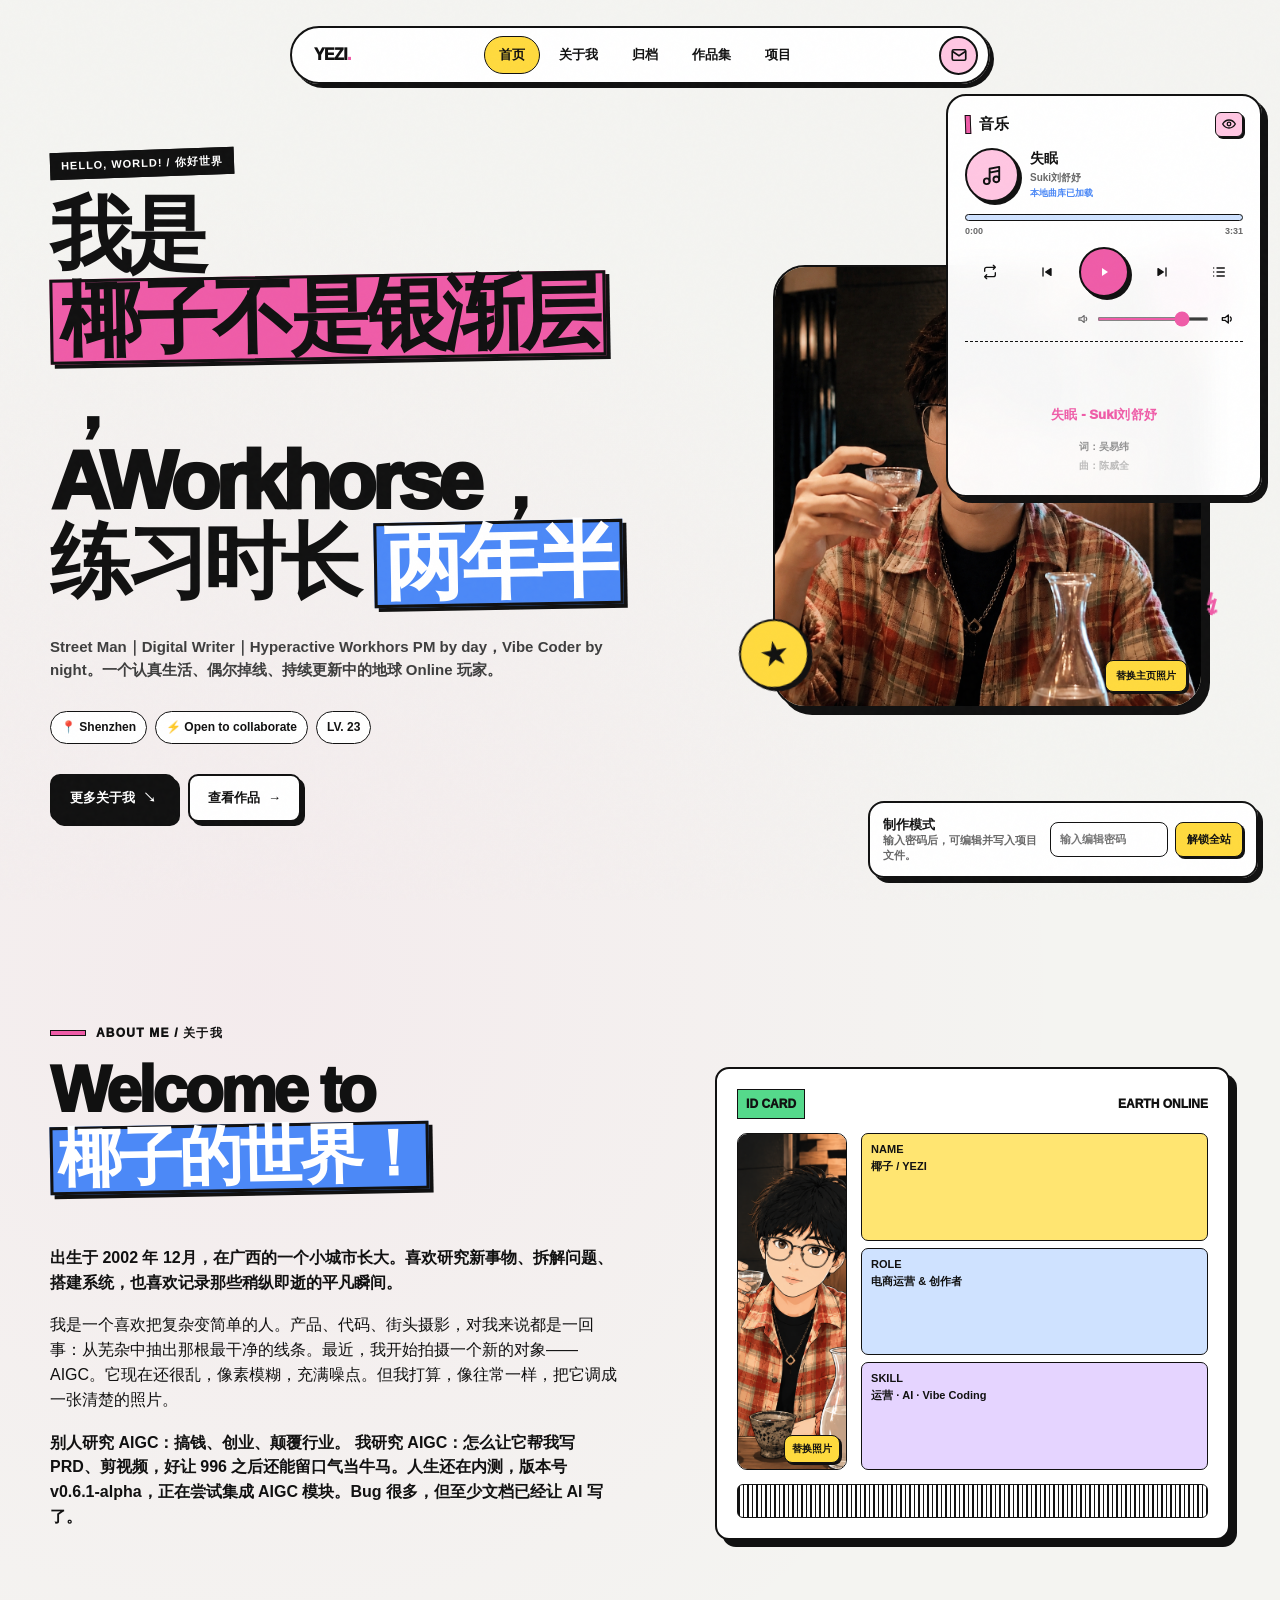
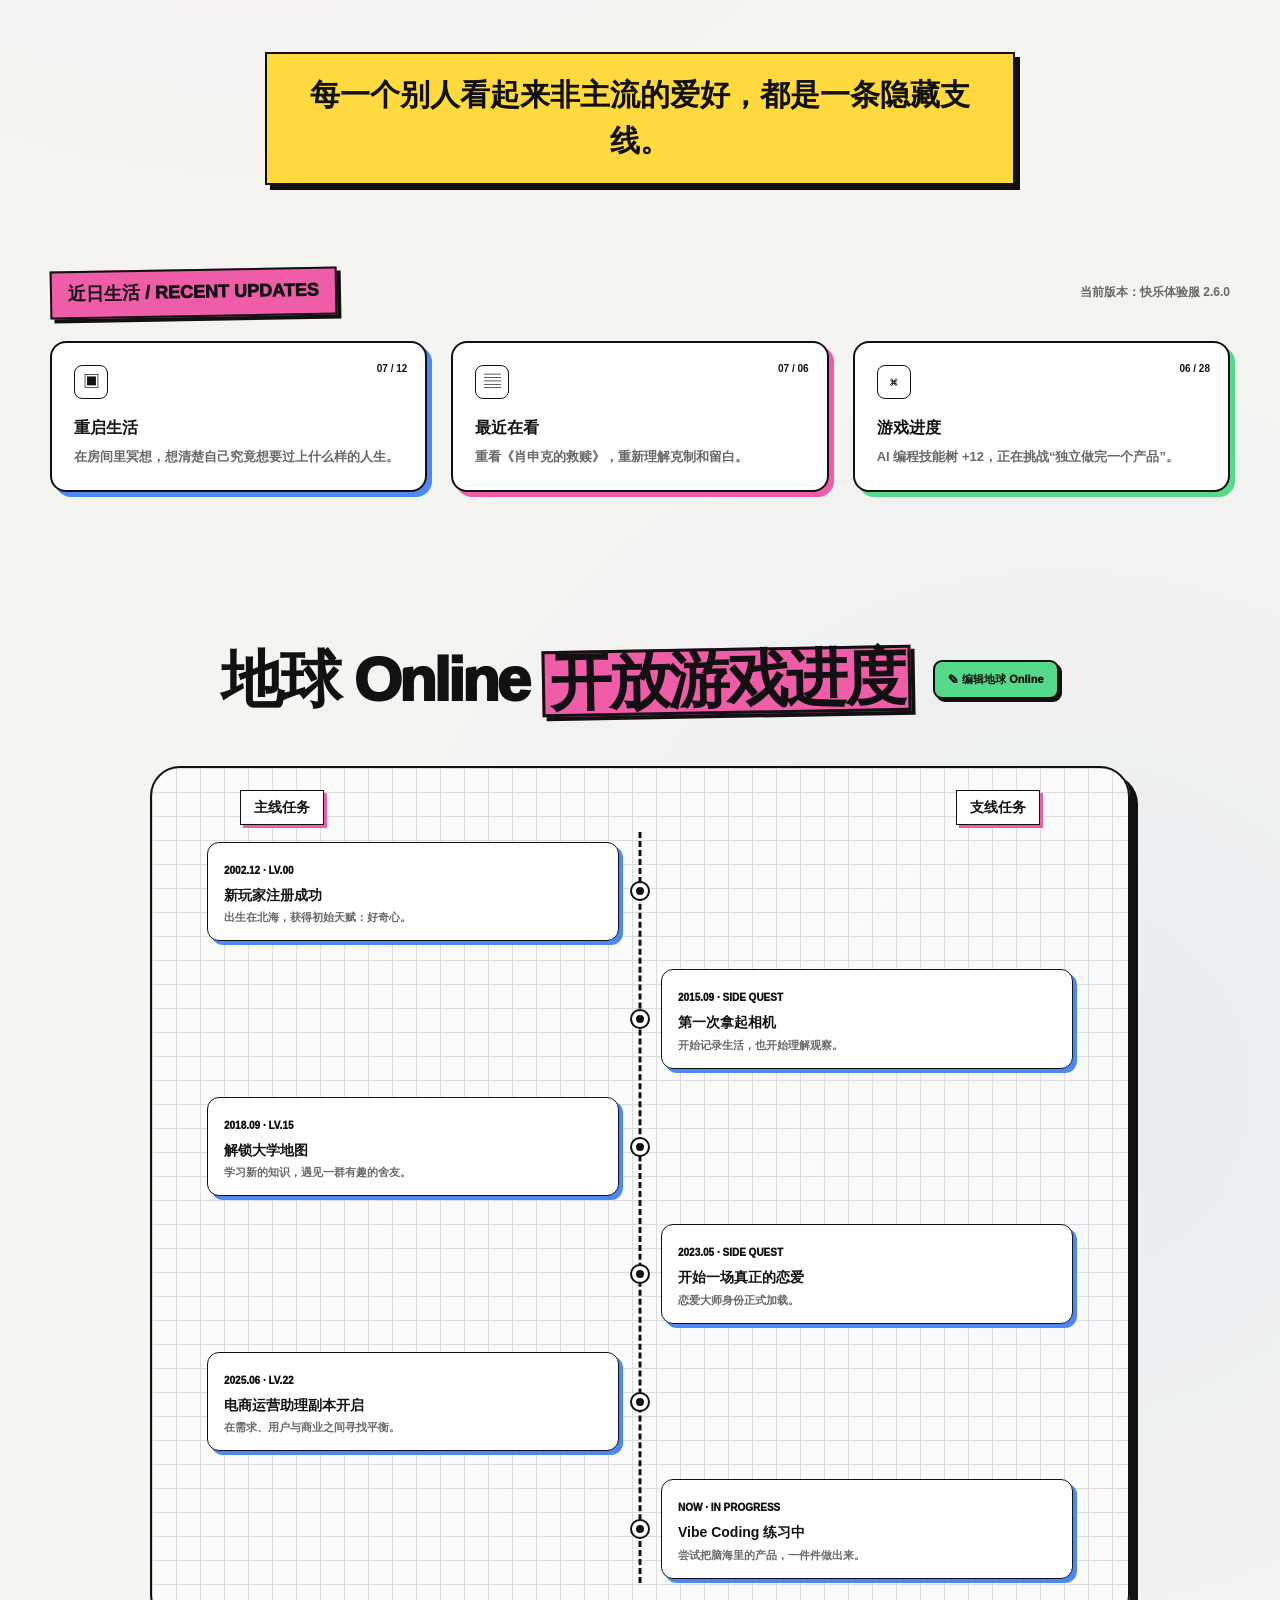
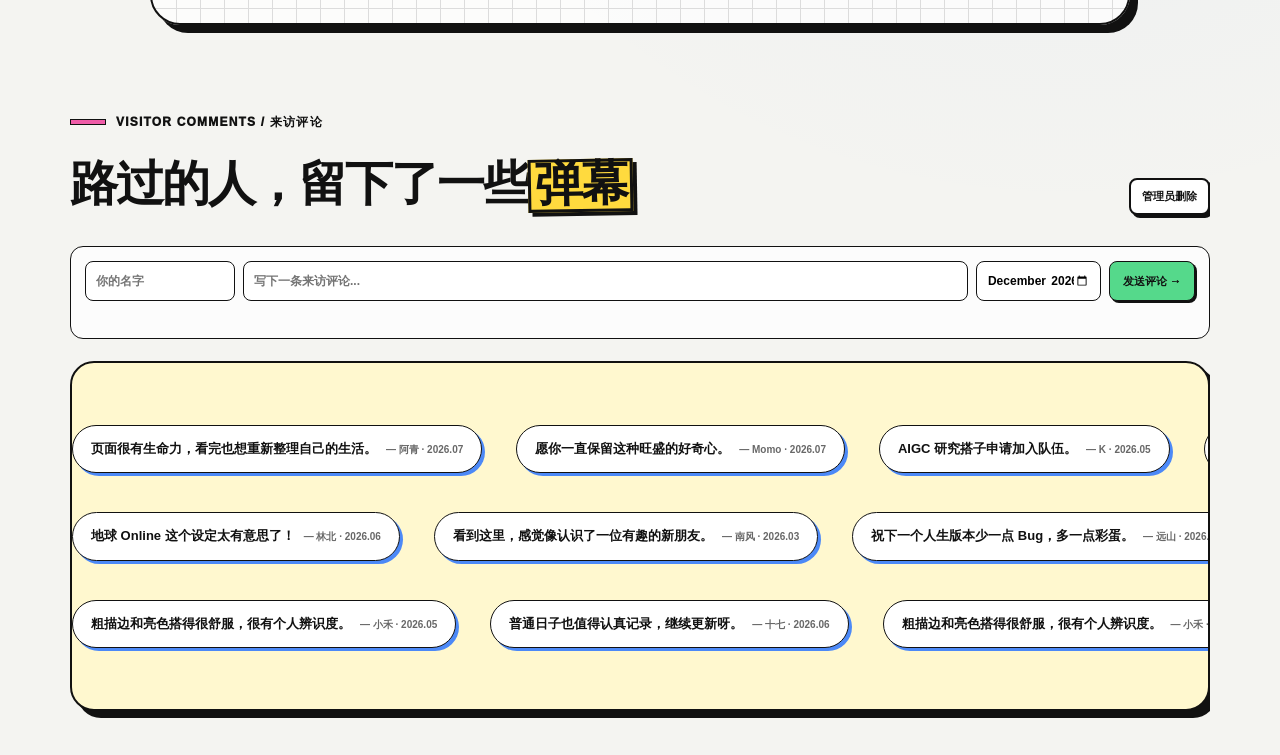
==== index.html @ ebefb37a "Initial portfolio site" ====
<!DOCTYPE html>
<html lang="zh-CN">
<head>
  <meta charset="UTF-8">
  <meta name="viewport" content="width=device-width, initial-scale=1.0">
  <meta name="description" content="一份带有编辑感、游戏感与个人温度的个人作品集网站。">
  <title>椰子 · Personal Portfolio</title>
  <style>
    :root {
      --ink: #111111;
      --paper: #f4f4f1;
      --white: #ffffff;
      --pink: #ef5ca8;
      --pink-soft: #ffc6e2;
      --blue: #4c89f7;
      --blue-soft: #cfe2ff;
      --yellow: #ffda3e;
      --green: #55d98b;
      --purple: #b78df7;
      --muted: #686868;
      --line: 2px solid var(--ink);
      --shadow: 5px 5px 0 var(--ink);
      --radius: 20px;
    }

    * { box-sizing: border-box; margin: 0; padding: 0; }
    html { scroll-behavior: smooth; scroll-padding-top: 110px; overflow-x: hidden; }
    body {
      color: var(--ink);
      background:
        radial-gradient(circle at 20% 25%, rgba(239,92,168,.06), transparent 26%),
        radial-gradient(circle at 83% 68%, rgba(76,137,247,.07), transparent 25%),
        var(--paper);
      font-family: Inter, "Arial Black", "PingFang SC", "Microsoft YaHei", sans-serif;
      line-height: 1.55;
      overflow-x: hidden;
    }

    body::before {
      content: "";
      position: fixed;
      inset: 0;
      pointer-events: none;
      opacity: .23;
      background-image: url("data:image/svg+xml,%3Csvg viewBox='0 0 180 180' xmlns='http://www.w3.org/2000/svg'%3E%3Cfilter id='n'%3E%3CfeTurbulence type='fractalNoise' baseFrequency='.9' numOctaves='2' stitchTiles='stitch'/%3E%3C/filter%3E%3Crect width='100%25' height='100%25' filter='url(%23n)' opacity='.08'/%3E%3C/svg%3E");
      z-index: 999;
    }

    a { color: inherit; text-decoration: none; }
    button, input { font: inherit; }
    button { color: inherit; }
    ::selection { color: var(--ink); background: var(--yellow); }

    .page-shell { width: min(1180px, calc(100% - 40px)); margin: 0 auto; }
    .section { padding: 112px 0 24px; position: relative; }

    .nav-wrap {
      position: fixed;
      top: 26px;
      left: 50%;
      transform: translateX(-50%);
      width: min(700px, calc(100% - 32px));
      z-index: 100;
    }

    .nav {
      min-height: 58px;
      padding: 7px 10px 7px 22px;
      display: flex;
      align-items: center;
      gap: 18px;
      border: var(--line);
      border-radius: 999px;
      background: rgba(255,255,255,.94);
      box-shadow: 4px 4px 0 var(--ink);
      backdrop-filter: blur(12px);
    }

    .brand { font-weight: 950; letter-spacing: -.04em; white-space: nowrap; }
    .brand-dot { color: var(--pink); }
    .nav-links { display: flex; align-items: center; justify-content: center; gap: 4px; flex: 1; }
    .nav-link {
      padding: 8px 14px;
      border: 1.5px solid transparent;
      border-radius: 999px;
      font-size: 13px;
      font-weight: 800;
      transition: .18s ease;
    }
    .nav-link:hover, .nav-link.active { border-color: var(--ink); background: var(--yellow); }
    .nav-mail {
      width: 39px;
      height: 39px;
      display: grid;
      place-items: center;
      border: var(--line);
      border-radius: 50%;
      background: var(--pink-soft);
      transition: transform .18s ease;
    }
    .nav-mail:hover { transform: rotate(-8deg) scale(1.06); }
    .nav-mail svg { width: 18px; }
    .menu-button { display: none; border: 0; background: none; width: 38px; height: 38px; font-size: 22px; cursor: pointer; }

    .hero {
      min-height: 100vh;
      padding: 150px 0 90px;
      display: grid;
      grid-template-columns: 1.1fr .9fr;
      align-items: center;
      gap: clamp(44px, 8vw, 110px);
    }

    .eyebrow {
      width: fit-content;
      margin-bottom: 18px;
      padding: 4px 10px;
      border: 1.5px solid var(--ink);
      background: var(--ink);
      color: var(--white);
      font-size: 11px;
      font-weight: 900;
      letter-spacing: .09em;
      text-transform: uppercase;
      transform: rotate(-2deg);
    }

    .hero h1 {
      max-width: 700px;
      font-size: clamp(46px, 6.4vw, 86px);
      line-height: .98;
      letter-spacing: -.065em;
      font-weight: 950;
    }
    .hero-content { position: relative; }
    .hero-content::before {
      content: "";
      position: absolute;
      inset: -45px;
      z-index: -1;
      opacity: 0;
      pointer-events: none;
      background: radial-gradient(circle 180px at var(--pointer-x, 45%) var(--pointer-y, 45%), rgba(76,137,247,.18), transparent 72%);
      transition: opacity .25s ease;
    }
    .hero-content:hover::before { opacity: 1; }

    .marker {
      display: inline-block;
      padding: 0 .08em .05em;
      border: 3px solid var(--ink);
      line-height: .92;
      box-shadow: 4px 4px 0 var(--ink);
      transform: rotate(-1deg);
    }
    .marker.pink { background: var(--pink); }
    .marker.blue { color: var(--white); background: var(--blue); }
    .marker.yellow { background: var(--yellow); }

    .hero-copy { max-width: 620px; margin: 28px 0 30px; color: #3e3e3e; font-size: 15px; font-weight: 650; }
    .hero-meta { display: flex; flex-wrap: wrap; gap: 8px; margin-bottom: 30px; }
    .chip { padding: 6px 10px; border: 1.5px solid var(--ink); border-radius: 999px; background: var(--white); font-size: 12px; font-weight: 850; transition: transform .16s ease, background .16s ease; }
    .chip:hover { transform: translateY(-3px) rotate(-1deg); background: var(--yellow); }

    .button-row { display: flex; flex-wrap: wrap; gap: 12px; }
    .btn {
      display: inline-flex;
      align-items: center;
      justify-content: center;
      gap: 8px;
      min-height: 48px;
      padding: 0 18px;
      border: var(--line);
      border-radius: 10px;
      background: var(--white);
      box-shadow: 4px 4px 0 var(--ink);
      font-size: 13px;
      font-weight: 900;
      cursor: pointer;
      transition: .15s ease;
    }
    .btn.primary { color: var(--white); background: var(--ink); }
    .btn:hover { transform: translate(2px, 2px); box-shadow: 2px 2px 0 var(--ink); }

    .music-player {
      position: fixed;
      top: 26px;
      right: 18px;
      z-index: 120;
      width: min(316px, calc(100vw - 32px));
      min-height: 390px;
      padding: 15px 17px 17px;
      border: 2px solid var(--ink);
      border-radius: 20px;
      background: rgba(255,255,255,.97);
      box-shadow: 6px 6px 0 var(--ink);
      backdrop-filter: blur(12px);
      transition: width .2s ease, height .2s ease, min-height .2s ease, padding .2s ease, border-radius .2s ease, box-shadow .2s ease;
    }
    .music-heading { display: flex; align-items: center; min-height: 26px; margin-bottom: 11px; cursor: grab; touch-action: none; user-select: none; }
    .music-player.is-dragging { transition: none; }
    .music-player.is-dragging .music-heading { cursor: grabbing; }
    .music-player.is-dock-ready { box-shadow: 6px 6px 0 var(--pink); }
    .music-heading::before { content: ""; width: 4px; height: 17px; margin-right: 8px; border: 1px solid var(--ink); background: var(--pink); transform: rotate(-2deg); }
    .music-heading strong { font-size: 15px; font-weight: 950; letter-spacing: -.02em; }
    .music-entry-button { width: 28px; height: 25px; margin-left: auto; padding: 0; display: grid; place-items: center; border: 1.5px solid var(--ink); border-radius: 6px; background: var(--pink-soft); box-shadow: 2px 2px 0 var(--ink); cursor: pointer; }
    .music-entry-button:hover, .music-entry-button.active { transform: translate(1px, 1px); background: var(--yellow); box-shadow: 1px 1px 0 var(--ink); }
    .music-icon { width: 16px; height: 16px; display: block; fill: none; stroke: currentColor; stroke-linecap: round; stroke-linejoin: round; stroke-width: 2; }
    .music-track { display: grid; grid-template-columns: 54px minmax(0, 1fr); align-items: center; gap: 11px; }
    .music-cover { position: relative; width: 54px; height: 54px; display: grid; place-items: center; overflow: hidden; border: 2px solid var(--ink); border-radius: 50%; background: var(--pink-soft); box-shadow: 3px 3px 0 var(--ink); font-size: 21px; }
    .music-cover img { width: 100%; height: 100%; display: block; object-fit: cover; }
    .music-cover-fallback { line-height: 1; }
    .music-cover-fallback .music-icon { width: 23px; height: 23px; }
    .music-info { min-width: 0; }
    .music-title { display: block; overflow: hidden; font-size: 14px; font-weight: 950; line-height: 1.3; text-overflow: ellipsis; white-space: nowrap; }
    .music-artist { display: block; overflow: hidden; margin-top: 3px; color: var(--muted); font-size: 10px; font-weight: 800; text-overflow: ellipsis; white-space: nowrap; }
    .music-status { display: block; overflow: hidden; margin-top: 2px; color: var(--blue); font-size: 9px; font-weight: 900; text-overflow: ellipsis; white-space: nowrap; }
    .music-timeline { margin-top: 12px; }
    .music-progress { position: relative; height: 7px; overflow: hidden; border: 1.5px solid var(--ink); border-radius: 999px; background: var(--blue-soft); cursor: pointer; }
    .music-progress span { display: block; width: 0%; height: 100%; background: var(--pink); transition: width .15s linear; }
    .music-time { display: flex; justify-content: space-between; margin-top: 4px; color: var(--muted); font-size: 9px; font-weight: 850; font-variant-numeric: tabular-nums; }
    .music-controls { display: grid; grid-template-columns: repeat(5, 1fr); align-items: center; gap: 8px; margin: 8px 0 12px; }
    .music-button { width: 100%; height: 34px; padding: 0; display: grid; place-items: center; border: 1.5px solid transparent; border-radius: 8px; background: transparent; cursor: pointer; transition: .15s ease; }
    .music-button:hover, .music-button.active { border-color: var(--ink); background: var(--yellow); box-shadow: 2px 2px 0 var(--ink); }
    .music-button.play { width: 50px; height: 50px; justify-self: center; border: 2px solid var(--ink); border-radius: 50%; color: var(--white); background: var(--pink); box-shadow: 3px 3px 0 var(--ink); font-size: 18px; }
    .music-button.play:hover { transform: translate(1px, 1px); background: var(--pink); box-shadow: 2px 2px 0 var(--ink); }
    .music-lyrics { max-height: 137px; min-height: 137px; padding: 11px 8px 8px; overflow: hidden; border-top: 1.5px dashed var(--ink); text-align: center; opacity: 1; transition: max-height .28s ease, min-height .28s ease, padding .28s ease, opacity .2s ease, border-color .2s ease; }
    .music-player.lyrics-collapsed { min-height: 0; }
    .music-player.lyrics-collapsed .music-lyrics { max-height: 0; min-height: 0; padding-top: 0; padding-bottom: 0; border-top-color: transparent; opacity: 0; pointer-events: none; }
    .lyric-line { display: block; min-height: 19px; overflow: hidden; color: #929292; font-size: 10px; font-weight: 750; line-height: 1.55; text-overflow: ellipsis; white-space: nowrap; transition: color .2s ease, transform .2s ease, opacity .2s ease; }
    .lyric-far { opacity: .58; }
    .lyric-current { min-height: 42px; margin: 3px 0; display: grid; place-items: center; color: var(--pink); font-size: 13px; font-weight: 950; line-height: 1.45; white-space: pre-line; transform: scale(1.02); }
    .music-popover { position: absolute; top: 76px; right: 14px; z-index: 3; width: calc(100% - 28px); padding: 12px; border: 2px solid var(--ink); border-radius: 12px; background: var(--white); box-shadow: 4px 4px 0 var(--ink); }
    .music-popover-title { display: flex; align-items: center; justify-content: space-between; margin-bottom: 10px; font-size: 12px; font-weight: 950; }
    .music-volume-row { width: 168px; margin: -3px 2px 9px auto; display: grid; grid-template-columns: 20px 1fr 28px; align-items: center; gap: 4px; }
    .music-volume-symbol { display: grid; place-items: center; color: var(--muted); }
    .music-volume-symbol .music-icon { width: 14px; height: 14px; }
    .music-volume-range { width: 100%; height: 4px; accent-color: var(--pink); cursor: pointer; }
    .music-mute-button { width: 28px; height: 26px; padding: 0; display: grid; place-items: center; border: 1.5px solid transparent; border-radius: 7px; background: transparent; cursor: pointer; }
    .music-mute-button:hover, .music-mute-button.active { border-color: var(--ink); background: var(--yellow); }
    .music-mute-button .icon-muted, .music-entry-button .icon-eye-off, .music-button .icon-pause, .music-mini-play .icon-pause { display: none; }
    .music-player.is-muted .music-mute-button .icon-volume, .music-player.lyrics-collapsed .music-entry-button .icon-eye, .music-player.is-playing .music-button.play .icon-play, .music-player.is-playing .music-mini-play .icon-play { display: none; }
    .music-player.is-muted .music-mute-button .icon-muted, .music-player.lyrics-collapsed .music-entry-button .icon-eye-off, .music-player.is-playing .music-button.play .icon-pause, .music-player.is-playing .music-mini-play .icon-pause { display: block; }
    .music-playlist { display: grid; gap: 6px; max-height: 185px; overflow-y: auto; }
    .music-playlist-item { width: 100%; padding: 8px 9px; display: grid; grid-template-columns: 22px minmax(0, 1fr); gap: 7px; border: 1.5px solid var(--ink); border-radius: 7px; background: var(--white); text-align: left; cursor: pointer; }
    .music-playlist-item.active { background: var(--pink-soft); box-shadow: 2px 2px 0 var(--ink); }
    .music-playlist-item strong, .music-playlist-item small { display: block; overflow: hidden; text-overflow: ellipsis; white-space: nowrap; }
    .music-playlist-item strong { font-size: 10px; }
    .music-playlist-item small { margin-top: 1px; color: var(--muted); font-size: 8px; }
    .music-empty { color: var(--muted); font-size: 10px; font-weight: 800; text-align: center; }
    .music-mini-play, .music-mini-restore { display: none; }
    .music-player.music-mini { width: 72px !important; min-height: 72px; height: 72px; padding: 7px; overflow: visible; border-radius: 20px; }
    .music-player.music-mini > :not(.music-track):not(.music-mini-play):not(.music-mini-restore):not(audio) { display: none !important; }
    .music-player.music-mini .music-track { display: block; }
    .music-player.music-mini .music-info { display: none; }
    .music-player.music-mini .music-cover { width: 54px; height: 54px; box-shadow: none; }
    .music-player.music-mini .music-mini-play { position: absolute; inset: 17px; z-index: 2; display: grid; place-items: center; border: 0; border-radius: 50%; color: var(--white); background: rgba(17,17,17,.72); cursor: pointer; }
    .music-player.music-mini .music-mini-restore { position: absolute; top: 22px; left: -21px; z-index: 3; width: 25px; height: 28px; display: grid; place-items: center; border: 1.5px solid var(--ink); border-radius: 8px 0 0 8px; background: var(--yellow); box-shadow: 2px 2px 0 var(--ink); font-size: 16px; font-weight: 950; cursor: pointer; }
    @media (max-width: 1400px) {
      .music-player { top: 94px; right: 18px; }
    }

    .portrait-stage { position: relative; max-width: 430px; margin-inline: auto; }
    .portrait-card {
      position: relative;
      aspect-ratio: 1 / 1.03;
      overflow: hidden;
      border: var(--line);
      border-radius: 32px;
      background: #f6f0df;
      box-shadow: 7px 7px 0 var(--ink);
      transform: perspective(900px) rotateX(var(--tilt-x, 0deg)) rotateY(var(--tilt-y, 0deg));
      transform-style: preserve-3d;
      transition: transform .16s ease, box-shadow .16s ease;
    }
    .portrait-card svg { width: 100%; height: 100%; display: block; }
    .profile-image { width: 100%; height: 100%; display: block; object-fit: cover; }
    .image-replace-btn {
      position: absolute;
      right: 14px;
      bottom: 14px;
      z-index: 4;
      padding: 7px 10px;
      border: 1.5px solid var(--ink);
      border-radius: 8px;
      background: var(--yellow);
      box-shadow: 2px 2px 0 var(--ink);
      font-size: 10px;
      font-weight: 950;
      cursor: pointer;
    }
    .image-replace-btn:hover { transform: translate(1px, 1px); box-shadow: 1px 1px 0 var(--ink); }

    .sticker {
      position: absolute;
      display: grid;
      place-items: center;
      border: var(--line);
      border-radius: 50%;
      color: var(--ink);
      background: var(--pink);
      box-shadow: 3px 3px 0 var(--ink);
      font-weight: 950;
      z-index: 2;
    }
    .sticker.top { top: -20px; right: -28px; width: 84px; height: 84px; font-size: 11px; transform: rotate(12deg); }
    .sticker.star { left: -34px; bottom: 18px; width: 70px; height: 70px; background: var(--yellow); font-size: 26px; transform: rotate(-10deg); }

    .scribble { position: absolute; color: var(--pink); font-weight: 950; font-size: 28px; }
    .scribble.one { right: -16px; bottom: 80px; transform: rotate(15deg); }
    .scribble.two { left: 4%; top: 15%; color: var(--blue); transform: rotate(-18deg); }

    .section-kicker { display: flex; align-items: center; gap: 10px; margin-bottom: 16px; font-size: 12px; font-weight: 950; letter-spacing: .1em; text-transform: uppercase; }
    .section-kicker::before { content: ""; width: 34px; height: 4px; background: var(--pink); border: 1px solid var(--ink); }
    .section-title { max-width: 790px; margin-bottom: 54px; font-size: clamp(38px, 5vw, 68px); line-height: 1.02; letter-spacing: -.055em; font-weight: 950; }
    .section-lead { max-width: 720px; margin: -28px 0 48px; color: var(--muted); font-size: 16px; font-weight: 650; }

    [hidden] { display: none !important; }
    .editor-dock {
      position: fixed;
      right: 22px;
      bottom: 22px;
      z-index: 600;
      width: min(390px, calc(100% - 28px));
      padding: 13px;
      border: var(--line);
      border-radius: 16px;
      background: rgba(255,255,255,.96);
      box-shadow: 5px 5px 0 var(--ink);
      backdrop-filter: blur(12px);
    }
    .editor-row { display: flex; align-items: center; justify-content: space-between; gap: 12px; }
    .editor-status { color: var(--muted); font-size: 11px; font-weight: 800; line-height: 1.35; }
    .editor-status strong { display: block; color: var(--ink); font-size: 13px; }
    .editor-actions { display: flex; flex-shrink: 0; gap: 7px; }
    .editor-btn {
      padding: 8px 11px;
      border: 1.5px solid var(--ink);
      border-radius: 8px;
      background: var(--white);
      box-shadow: 2px 2px 0 var(--ink);
      font-size: 11px;
      font-weight: 900;
      white-space: nowrap;
      cursor: pointer;
    }
    .editor-btn.start { background: var(--yellow); }
    .editor-btn.save { background: var(--green); }
    .editor-btn.cancel { background: var(--pink-soft); }
    .editor-btn:hover { transform: translate(1px, 1px); box-shadow: 1px 1px 0 var(--ink); }
    body.site-editing [data-site-editable] {
      outline: 2px dashed var(--blue);
      outline-offset: 4px;
      border-radius: 3px;
      cursor: text;
      background-color: rgba(207,226,255,.3);
    }
    body.site-editing [data-site-editable]:focus {
      outline-style: solid;
      background-color: rgba(255,218,62,.3);
    }
    body.site-editing .editor-dock { box-shadow: 5px 5px 0 var(--blue); }
    body.earth-editing #earth-online [data-site-editable] {
      outline: 2px dashed var(--green);
      outline-offset: 4px;
      border-radius: 3px;
      cursor: text;
      background-color: rgba(85,217,139,.2);
    }
    body.earth-editing #earth-online [data-site-editable]:focus { outline-style: solid; background-color: rgba(255,218,62,.3); }
    .editor-password {
      width: 118px;
      padding: 8px 9px;
      border: 1.5px solid var(--ink);
      border-radius: 8px;
      background: var(--white);
      font-size: 11px;
      font-weight: 800;
      outline: none;
    }
    .editor-password:focus { background: #fff8cf; }

    .about-grid { display: grid; grid-template-columns: 1.05fr .95fr; align-items: center; gap: clamp(40px, 8vw, 96px); }
    .about-copy p { margin-bottom: 18px; font-size: 16px; font-weight: 650; }
    .about-copy strong { background: linear-gradient(transparent 55%, var(--pink-soft) 55%); }
    .about-copy [data-edit-key="about-summary"],
    .about-copy [data-edit-key="about-summary"] * {
      color: inherit !important;
      font: inherit !important;
      background: transparent !important;
    }

    .id-card {
      position: relative;
      padding: 20px;
      border: var(--line);
      border-radius: 14px;
      background: var(--white);
      box-shadow: 7px 7px 0 var(--ink);
      transform: perspective(900px) rotate(-2deg) rotateX(var(--tilt-x, 0deg)) rotateY(var(--tilt-y, 0deg));
      transform-style: preserve-3d;
      transition: transform .16s ease, box-shadow .16s ease;
    }
    .id-head { display: flex; align-items: center; justify-content: space-between; margin-bottom: 14px; font-size: 12px; font-weight: 950; }
    .id-head span:first-child { padding: 5px 8px; border: 1.5px solid var(--ink); background: var(--green); }
    .id-layout { display: grid; grid-template-columns: 110px 1fr; gap: 14px; }
    .id-photo { overflow: hidden; border: 1.5px solid var(--ink); border-radius: 10px; background: var(--pink-soft); }
    .id-photo svg { width: 100%; height: 100%; display: block; }
    .id-photo { position: relative; }
    .id-photo .image-replace-btn { right: 6px; bottom: 6px; padding: 5px 7px; }
    .id-info { display: grid; gap: 7px; }
    .id-field { padding: 7px 9px; border: 1.5px solid var(--ink); border-radius: 7px; font-size: 11px; font-weight: 800; }
    .id-field:nth-child(1) { background: #ffe571; }
    .id-field:nth-child(2) { background: var(--blue-soft); }
    .id-field:nth-child(3) { background: #e5d4ff; }
    .barcode { height: 34px; margin-top: 14px; border: 1.5px solid var(--ink); border-radius: 6px; background: repeating-linear-gradient(90deg, var(--ink) 0 2px, transparent 2px 5px, var(--ink) 5px 6px, transparent 6px 9px); }

    .quote-banner {
      max-width: 750px;
      margin: 104px auto 84px;
      padding: 18px 30px;
      border: var(--line);
      background: var(--yellow);
      box-shadow: var(--shadow);
      text-align: center;
      font-size: clamp(18px, 2.6vw, 30px);
      font-weight: 950;
      transform: rotate(.5deg);
    }

    .updates-head { display: flex; align-items: center; justify-content: space-between; gap: 20px; margin-bottom: 24px; }
    .label-title { display: inline-block; padding: 8px 16px; border: var(--line); background: var(--pink); box-shadow: 4px 4px 0 var(--ink); font-size: 18px; font-weight: 950; transform: rotate(-1deg); }
    .updates-note { font-size: 12px; color: var(--muted); font-weight: 800; }
    .updates-grid { display: grid; grid-template-columns: repeat(3, 1fr); gap: 24px; }
    .update-card {
      min-height: 145px;
      padding: 22px;
      position: relative;
      border: var(--line);
      border-radius: 16px;
      background: var(--white);
      box-shadow: 5px 5px 0 var(--blue);
      transition: .2s ease;
    }
    .update-card:nth-child(2) { box-shadow: 5px 5px 0 var(--pink); transform: translateY(10px) rotate(1deg); }
    .update-card:nth-child(3) { box-shadow: 5px 5px 0 var(--green); }
    .update-card:hover { transform: translateY(-6px) rotate(-1deg); }
    .update-card:nth-child(2):hover { transform: translateY(3px) rotate(0); }
    .update-icon { width: 34px; height: 34px; margin-bottom: 17px; display: grid; place-items: center; border: 1.5px solid var(--ink); border-radius: 8px; font-size: 17px; }
    .update-card h3 { margin-bottom: 7px; font-size: 16px; }
    .update-card p { color: var(--muted); font-size: 13px; font-weight: 650; }
    .update-date { position: absolute; top: 18px; right: 18px; font-size: 10px; font-weight: 900; }

    .earth { padding-top: 140px; }
    .earth-title { text-align: center; margin-bottom: 38px; font-size: clamp(38px, 5vw, 62px); font-weight: 950; letter-spacing: -.05em; }
    .earth-heading-row { display: flex; align-items: center; justify-content: center; gap: 22px; margin-bottom: 38px; }
    .earth-heading-row .earth-title { margin-bottom: 0; }
    .earth-edit-btn {
      flex: 0 0 auto;
      padding: 9px 13px;
      border: var(--line);
      border-radius: 9px;
      background: var(--green);
      box-shadow: 3px 3px 0 var(--ink);
      font-size: 11px;
      font-weight: 950;
      cursor: pointer;
    }
    .earth-edit-btn:hover { transform: translate(1px, 1px); box-shadow: 2px 2px 0 var(--ink); }
    .earth-node-actions { display: flex; flex-wrap: wrap; justify-content: center; gap: 8px; margin: -20px 0 28px; }
    .earth-node-btn {
      padding: 8px 11px;
      border: 1.5px solid var(--ink);
      border-radius: 8px;
      background: var(--white);
      box-shadow: 2px 2px 0 var(--ink);
      font-size: 11px;
      font-weight: 900;
      cursor: pointer;
    }
    .earth-node-btn.main { background: var(--blue-soft); }
    .earth-node-btn.side { background: #c9f1d5; }
    .mission-row.is-empty { display: none; }
    .timeline-board {
      position: relative;
      max-width: 980px;
      height: auto;
      min-height: 0;
      margin: 0 auto;
      padding: 74px 55px 44px;
      overflow: hidden;
      border: var(--line);
      border-radius: 30px;
      background-color: rgba(255,255,255,.72);
      background-image: linear-gradient(#dcdcdc 1px, transparent 1px), linear-gradient(90deg, #dcdcdc 1px, transparent 1px);
      background-size: 24px 24px;
      box-shadow: 8px 8px 0 var(--ink);
    }
    .timeline-board::before { content: ""; position: absolute; top: 64px; bottom: 40px; left: 50%; border-left: 3px dashed var(--ink); transform: translateX(-50%); }
    .lane-label { position: absolute; top: 22px; padding: 6px 13px; border: 1.5px solid var(--ink); background: var(--white); box-shadow: 3px 3px 0 var(--pink); font-size: 14px; font-weight: 950; }
    .lane-label.main { left: 9%; }
    .lane-label.side { right: 9%; box-shadow-color: var(--green); }
    .timeline-list { display: grid; gap: 28px; position: relative; }
    .mission-row { display: grid; grid-template-columns: 1fr 42px 1fr; align-items: center; min-height: 86px; }
    .mission-dot { width: 16px; height: 16px; margin: auto; border: 4px solid var(--white); border-radius: 50%; background: var(--ink); outline: 2px solid var(--ink); z-index: 1; }
    .mission-card { position: relative; padding: 14px 16px; border: 1.5px solid var(--ink); border-radius: 12px; background: var(--white); box-shadow: 4px 4px 0 var(--blue); }
    .mission-card.side { grid-column: 3; box-shadow-color: var(--pink); }
    .mission-card.main { grid-column: 1; }
    .mission-row[data-lane="main"] .mission-card { grid-column: 1; box-shadow-color: var(--blue); }
    .mission-row[data-lane="side"] .mission-card { grid-column: 3; box-shadow-color: var(--pink); }
    .mission-row .mission-dot { grid-column: 2; grid-row: 1; }
    .mission-row.is-deleted { display: none; }
    .mission-controls { display: none; position: absolute; top: 7px; right: 7px; gap: 4px; z-index: 3; }
    body.earth-editing .mission-controls { display: flex; }
    body.earth-editing .mission-card { padding-top: 45px; }
    .mission-control {
      width: 27px;
      height: 27px;
      display: grid;
      place-items: center;
      border: 1.5px solid var(--ink);
      border-radius: 6px;
      background: var(--white);
      font-size: 12px;
      font-weight: 950;
      cursor: pointer;
    }
    .mission-control.switch { background: var(--yellow); }
    .mission-control.delete { background: var(--pink-soft); }
    .mission-card .year { font-size: 10px; font-weight: 950; }
    .mission-card h4 { font-size: 14px; margin: 3px 0; }
    .mission-card p { font-size: 11px; color: var(--muted); font-weight: 650; }

    .visitor-comments { padding: 88px 0 20px; overflow: hidden; }
    .comments-title { margin-bottom: 24px; font-size: clamp(30px, 4vw, 48px); font-weight: 950; letter-spacing: -.045em; }
    .comments-head { display: flex; align-items: center; justify-content: space-between; gap: 18px; }
    .comment-manage-btn { padding: 8px 11px; border: var(--line); border-radius: 8px; background: var(--white); box-shadow: 3px 3px 0 var(--ink); font-size: 11px; font-weight: 900; cursor: pointer; }
    .comment-manage-btn.active, .comment-manage-btn:hover { background: var(--pink-soft); }
    .comment-form { margin: 0 0 22px; padding: 14px; display: grid; grid-template-columns: 150px 1fr 125px auto; gap: 8px; border: 1.5px solid var(--ink); border-radius: 13px; background: rgba(255,255,255,.78); }
    .comment-input { min-width: 0; padding: 9px 10px; border: 1.5px solid var(--ink); border-radius: 8px; background: var(--white); font-size: 12px; font-weight: 700; outline: none; }
    .comment-input:focus { background: #fff8cf; }
    .comment-submit { padding: 0 13px; border: 1.5px solid var(--ink); border-radius: 8px; background: var(--green); box-shadow: 2px 2px 0 var(--ink); font-size: 11px; font-weight: 950; cursor: pointer; }
    .comment-submit:hover { transform: translate(1px,1px); box-shadow: 1px 1px 0 var(--ink); }
    .comment-form-status { grid-column: 1 / -1; min-height: 15px; color: var(--muted); font-size: 11px; font-weight: 750; }
    .comment-stage {
      min-height: 350px;
      padding: 34px 0;
      overflow: hidden;
      display: flex;
      flex-direction: column;
      justify-content: space-evenly;
      border: var(--line);
      border-radius: 24px;
      background: #fff8cf;
      box-shadow: 7px 7px 0 var(--ink);
    }
    .comment-lane { overflow: hidden; padding: 12px 0; }
    .comment-track { display: flex; width: max-content; animation: comment-scroll 46s linear infinite; }
    .comment-lane:nth-child(2) .comment-track { animation-duration: 54s; animation-direction: reverse; }
    .comment-lane:nth-child(3) .comment-track { animation-duration: 49s; }
    .comment-group { display: flex; flex: 0 0 auto; gap: 34px; padding-right: 34px; }
    .comment-chip {
      position: relative;
      min-width: max-content;
      max-width: 520px;
      padding: 13px 18px;
      border: 1.5px solid var(--ink);
      border-radius: 999px;
      background: var(--white);
      box-shadow: 3px 3px 0 var(--blue);
      font-size: 13px;
      font-weight: 750;
      white-space: nowrap;
    }
    .comment-lane:nth-child(2) .comment-chip { box-shadow-color: var(--pink); }
    .comment-lane:nth-child(3) .comment-chip { box-shadow-color: var(--green); }
    .comment-meta { margin-left: 9px; color: var(--muted); font-size: 10px; font-weight: 900; }
    .comment-delete { display: none; margin-left: 10px; padding: 2px 6px; border: 1px solid var(--ink); border-radius: 5px; background: var(--pink-soft); font-size: 10px; font-weight: 950; cursor: pointer; }
    body.comments-admin .comment-delete { display: inline-block; }
    .comment-stage:hover .comment-track { animation-play-state: paused; }
    body.site-editing .comment-track { animation-play-state: paused; }
    @keyframes comment-scroll { to { transform: translateX(-50%); } }

    .reveal { opacity: 0; transform: translateY(22px); transition: opacity .55s ease, transform .55s ease; }
    .reveal.visible { opacity: 1; transform: translateY(0); }
    .hero-content.reveal, .hero-content.reveal.visible { transform: none; }

    @media (max-width: 900px) {
      .hero, .about-grid { grid-template-columns: 1fr; }
      .hero { padding-top: 145px; }
      .hero-copy { max-width: 720px; }
      .portrait-stage { width: min(430px, 86vw); }
      .updates-grid { grid-template-columns: 1fr; }
      .update-card:nth-child(2) { transform: none; }
    }

    @media (max-width: 680px) {
      .page-shell { width: min(100% - 28px, 1180px); }
      .section { padding-top: 88px; }
      .nav { padding-left: 16px; }
      .menu-button { display: block; margin-left: auto; }
      .nav-mail { display: none; }
      .nav-links {
        position: absolute;
        top: 66px;
        left: 0;
        right: 0;
        padding: 10px;
        display: none;
        flex-direction: column;
        border: var(--line);
        border-radius: 18px;
        background: var(--white);
        box-shadow: 4px 4px 0 var(--ink);
      }
      .nav-links.open { display: flex; }
      .nav-link { width: 100%; text-align: center; }
      .hero { min-height: auto; padding-bottom: 48px; }
      .hero h1 { font-size: clamp(43px, 15vw, 65px); }
      .sticker.top { right: -5px; }
      .sticker.star { left: -6px; }
      .id-layout { grid-template-columns: 92px 1fr; }
      .quote-banner { margin-top: 80px; }
      .updates-head { align-items: flex-start; flex-direction: column; }
      .music-player { top: 94px; right: 14px; width: min(316px, calc(100vw - 28px)); max-height: calc(100vh - 112px); overflow-y: auto; }
      .comments-head { align-items: flex-start; flex-direction: column; }
      .comment-form { grid-template-columns: 1fr; }
      .comment-submit { min-height: 38px; }
      .editor-dock { right: 14px; bottom: 14px; }
      .editor-row { align-items: flex-start; flex-direction: column; }
      .editor-actions { width: 100%; }
      .editor-password { flex: 1; width: auto; min-width: 0; }
      .earth-heading-row { align-items: flex-start; flex-direction: column; }
      .earth-heading-row .earth-title { text-align: left; }
      .timeline-board { padding: 70px 14px 30px; }
      .timeline-board::before { left: 20px; }
      .lane-label.side { right: 18px; }
      .mission-row { display: grid; grid-template-columns: 32px 1fr; min-height: auto; }
      .mission-dot { grid-column: 1; grid-row: 1; }
      .mission-card.main, .mission-card.side { grid-column: 2; grid-row: 1; margin: 8px 0; }
    }

    @media (prefers-reduced-motion: reduce) {
      html { scroll-behavior: auto; }
      *, *::before, *::after { transition: none !important; animation: none !important; }
      .reveal { opacity: 1; transform: none; }
    }
  </style>
</head>
<body>
  <div class="nav-wrap">
    <nav class="nav" aria-label="主导航">
      <a class="brand" href="#home">YEZI<span class="brand-dot">.</span></a>
      <button class="menu-button" type="button" aria-label="展开导航" aria-expanded="false">☰</button>
      <div class="nav-links">
        <a class="nav-link active" href="#home">首页</a>
        <a class="nav-link" href="#about">关于我</a>
        <a class="nav-link" href="archive.html">归档</a>
        <a class="nav-link" href="works.html">作品集</a>
        <a class="nav-link" href="projects.html">项目</a>
      </div>
      <a class="nav-mail" href="mailto:hello@example.com" aria-label="给我发邮件">
        <svg viewBox="0 0 24 24" fill="none" stroke="currentColor" stroke-width="2.2"><rect x="3" y="5" width="18" height="14" rx="2"/><path d="m3 7 9 6 9-6"/></svg>
      </a>
    </nav>
  </div>

  <aside class="editor-dock" aria-label="网站内容编辑器">
    <div class="editor-row">
      <div class="editor-status" id="site-editor-status"><strong>制作模式</strong>输入密码后，可编辑并写入项目文件。</div>
      <div class="editor-actions">
        <input class="editor-password" id="editor-password" name="site-editor-passphrase" type="password" value="" placeholder="输入编辑密码" autocomplete="off" autocapitalize="none" spellcheck="false" aria-label="编辑密码">
        <button class="editor-btn start" id="start-site-edit" type="button">解锁全站</button>
        <button class="editor-btn save" id="save-site-edit" type="button" hidden>✓ 保存</button>
        <button class="editor-btn cancel" id="cancel-site-edit" type="button" hidden>取消</button>
      </div>
    </div>
  </aside>

  <main>
    <section class="page-shell hero" id="home">
      <div class="hero-content reveal">
        <div class="eyebrow">HELLO, WORLD! / 你好世界</div>
        <h1>我是<br><span class="marker pink">椰子不是银渐层</span>，<br>AWorkhorse，<br>练习时长 <span class="marker blue">两年半</span></h1>
        <p class="hero-copy">Street Man｜Digital Writer｜Hyperactive Workhors PM by day，Vibe Coder by night。一个认真生活、偶尔掉线、持续更新中的地球 Online 玩家。</p>
        <div class="hero-meta">
          <span class="chip">📍 Shenzhen</span>
          <span class="chip">⚡ Open to collaborate</span>
          <span class="chip">LV. 23</span>
        </div>
        <div class="button-row">
          <a class="btn primary" href="#about">更多关于我 <span>↘</span></a>
          <a class="btn" href="works.html">查看作品 <span>→</span></a>
        </div>
        <div class="music-player" aria-label="背景音乐播放器">
          <div class="music-heading" title="按住拖动播放器">
            <strong>音乐</strong>
            <button class="music-entry-button" id="music-lyrics-toggle" type="button" aria-label="隐藏歌词" aria-pressed="true" title="显示或隐藏歌词">
              <svg class="music-icon icon-eye" viewBox="0 0 24 24" aria-hidden="true"><path d="M2.5 12s3.5-6 9.5-6 9.5 6 9.5 6-3.5 6-9.5 6-9.5-6-9.5-6Z"/><circle cx="12" cy="12" r="2.7"/></svg>
              <svg class="music-icon icon-eye-off" viewBox="0 0 24 24" aria-hidden="true"><path d="m3 3 18 18M10.6 6.2A10.8 10.8 0 0 1 12 6c6 0 9.5 6 9.5 6a16 16 0 0 1-2.1 2.8M6.2 6.4C3.8 8 2.5 12 2.5 12s3.5 6 9.5 6a9.7 9.7 0 0 0 3.2-.5M9.9 9.9a3 3 0 0 0 4.2 4.2"/></svg>
            </button>
          </div>
          <button class="music-mini-restore" id="music-mini-restore" type="button" aria-label="展开播放器"><svg class="music-icon" viewBox="0 0 24 24" aria-hidden="true"><path d="m14 6-6 6 6 6"/></svg></button>
          <button class="music-mini-play" id="music-mini-play" type="button" aria-label="播放背景音乐"><svg class="music-icon icon-play" viewBox="0 0 24 24" aria-hidden="true"><path d="m9 6 9 6-9 6Z" fill="currentColor" stroke="none"/></svg><svg class="music-icon icon-pause" viewBox="0 0 24 24" aria-hidden="true"><path d="M9 7v10M15 7v10"/></svg></button>
          <div class="music-track">
            <div class="music-cover" id="music-cover"><img id="music-cover-image" alt="当前歌曲封面" loading="lazy" hidden><span class="music-cover-fallback" id="music-cover-fallback"><svg class="music-icon" viewBox="0 0 24 24" aria-hidden="true"><path d="M9 18V5l10-2v13M9 9l10-2"/><circle cx="6" cy="18" r="3"/><circle cx="16" cy="16" r="3"/></svg></span></div>
            <div class="music-info">
              <span class="music-title" id="music-title">暂无音乐</span>
              <span class="music-artist" id="music-artist">YEZI RADIO</span>
              <span class="music-status" id="music-status" aria-live="polite">正在读取本地曲库</span>
            </div>
          </div>
          <div class="music-timeline">
            <div class="music-progress" id="music-progress" role="slider" aria-label="音乐播放进度" aria-valuemin="0" aria-valuemax="100" aria-valuenow="0" tabindex="0"><span id="music-progress-bar"></span></div>
            <div class="music-time"><span id="music-current-time">0:00</span><span id="music-duration">0:00</span></div>
          </div>
          <div class="music-controls">
            <button class="music-button" id="music-loop" type="button" aria-label="切换循环播放" aria-pressed="false" title="循环播放"><svg class="music-icon" viewBox="0 0 24 24" aria-hidden="true"><path d="M17 2l3 3-3 3M4 11V8a3 3 0 0 1 3-3h13M7 22l-3-3 3-3M20 13v3a3 3 0 0 1-3 3H4"/></svg></button>
            <button class="music-button" id="music-prev" type="button" aria-label="上一首" title="上一首"><svg class="music-icon" viewBox="0 0 24 24" aria-hidden="true"><path d="M6 6v12M18 7l-8 5 8 5Z" fill="currentColor"/></svg></button>
            <button class="music-button play" id="music-play" type="button" aria-label="播放背景音乐" title="播放或暂停"><svg class="music-icon icon-play" viewBox="0 0 24 24" aria-hidden="true"><path d="m9 6 9 6-9 6Z" fill="currentColor" stroke="none"/></svg><svg class="music-icon icon-pause" viewBox="0 0 24 24" aria-hidden="true"><path d="M9 7v10M15 7v10"/></svg></button>
            <button class="music-button" id="music-next" type="button" aria-label="下一首" title="下一首"><svg class="music-icon" viewBox="0 0 24 24" aria-hidden="true"><path d="M18 6v12M6 7l8 5-8 5Z" fill="currentColor"/></svg></button>
            <button class="music-button" id="music-playlist-toggle" type="button" aria-label="打开播放列表" aria-expanded="false" title="播放列表"><svg class="music-icon" viewBox="0 0 24 24" aria-hidden="true"><path d="M9 6h11M9 12h11M9 18h11"/><circle cx="4" cy="6" r="1" fill="currentColor" stroke="none"/><circle cx="4" cy="12" r="1" fill="currentColor" stroke="none"/><circle cx="4" cy="18" r="1" fill="currentColor" stroke="none"/></svg></button>
          </div>
          <div class="music-volume-row">
            <span class="music-volume-symbol" aria-hidden="true"><svg class="music-icon" viewBox="0 0 24 24"><path d="M5 10v4h4l5 4V6l-5 4Z"/><path d="M17 9a4 4 0 0 1 0 6"/></svg></span>
            <input class="music-volume-range" id="music-volume-range" type="range" min="0" max="100" value="80" aria-label="音量">
            <button class="music-mute-button" id="music-volume" type="button" aria-label="静音" aria-pressed="false" title="静音或恢复声音"><svg class="music-icon icon-volume" viewBox="0 0 24 24" aria-hidden="true"><path d="M5 10v4h4l5 4V6l-5 4Z"/><path d="M17 9a4 4 0 0 1 0 6"/></svg><svg class="music-icon icon-muted" viewBox="0 0 24 24" aria-hidden="true"><path d="M5 10v4h4l5 4V6l-5 4ZM17 10l4 4M21 10l-4 4"/></svg></button>
          </div>
          <div class="music-lyrics" id="music-lyrics" aria-live="polite">
            <span class="lyric-line lyric-far"></span>
            <span class="lyric-line"></span>
            <strong class="lyric-line lyric-current">歌词还在整理中。</strong>
            <span class="lyric-line"></span>
            <span class="lyric-line lyric-far"></span>
          </div>
          <div class="music-popover" id="music-playlist-panel" hidden>
            <div class="music-popover-title"><span>播放列表</span><span id="music-playlist-count">0 首</span></div>
            <div class="music-playlist" id="music-playlist"></div>
          </div>
          <audio id="background-music" preload="metadata"></audio>
        </div>
      </div>

      <div class="portrait-stage reveal" aria-label="个人插画头像">
        <span class="scribble two">✦</span>
        <div class="portrait-card">
          <img class="profile-image" id="hero-profile-image" alt="个人主页照片" hidden>
          <svg viewBox="0 0 420 430" role="img" aria-label="戴眼镜的短发人物插画">
            <rect width="420" height="430" fill="#f6f0df"/>
            <path d="M104 430c6-94 42-154 106-154s103 60 110 154" fill="#4c89f7" stroke="#111" stroke-width="3"/>
            <path d="M104 430c2-74 24-124 68-145l38 53 38-53c45 22 68 73 72 145" fill="#ef5ca8" stroke="#111" stroke-width="3"/>
            <path d="M210 338v92M172 285l38 53 38-53" fill="none" stroke="#111" stroke-width="3"/>
            <rect x="201" y="357" width="18" height="18" rx="4" fill="#111"/>
            <path d="M123 186c0-84 38-130 92-130 65 0 96 58 92 137-3 65-34 103-94 103-57 0-90-42-90-110Z" fill="#050505" stroke="#111" stroke-width="3"/>
            <ellipse cx="143" cy="206" rx="21" ry="28" fill="#ffb99c" stroke="#111" stroke-width="3"/>
            <ellipse cx="285" cy="206" rx="21" ry="28" fill="#ffb99c" stroke="#111" stroke-width="3"/>
            <path d="M153 136c9-38 111-44 126 4v82c0 57-28 90-65 90s-65-32-65-90Z" fill="#ffb99c" stroke="#111" stroke-width="3"/>
            <path d="M145 156c26-4 51-23 64-56 5 25 26 45 72 56-1-66-32-95-70-95-41 0-68 35-66 95Z" fill="#050505"/>
            <circle cx="183" cy="203" r="29" fill="#ffd8c7" stroke="#111" stroke-width="3"/>
            <circle cx="248" cy="203" r="29" fill="#ffd8c7" stroke="#111" stroke-width="3"/>
            <path d="M212 201h7M152 198l-12-5M277 198l13-5" stroke="#111" stroke-width="3"/>
            <circle cx="184" cy="205" r="5" fill="#111"/>
            <circle cx="247" cy="205" r="5" fill="#111"/>
            <path d="M216 207l-6 25h12M190 252c15 13 34 13 49 0" fill="none" stroke="#111" stroke-width="3" stroke-linecap="round"/>
            <path d="M131 178c-12 42-7 82 5 112-30-18-39-51-31-89 6-29 19-48 26-58Z" fill="#050505"/>
            <path d="M295 172c14 43 8 85-3 116 28-18 38-50 31-88-5-29-18-49-28-59Z" fill="#050505"/>
          </svg>
          <button class="image-replace-btn" type="button" data-image-slot="hero">替换主页照片</button>
          <input type="file" id="hero-image-input" accept="image/png,image/jpeg,image/webp" hidden>
        </div>
        <div class="sticker top">KEEP<br>CURIOUS</div>
        <div class="sticker star">★</div>
        <span class="scribble one">↯</span>
      </div>
    </section>

    <section class="section page-shell" id="about">
      <div class="section-kicker reveal">ABOUT ME / 关于我</div>
      <div class="about-grid">
        <div class="about-copy reveal">
          <h2 class="section-title">Welcome to<br><span class="marker blue" data-editable data-edit-key="about-title">椰子的世界！</span></h2>
          <p data-editable data-edit-key="about-origin">出生于 2002 年 12月，在广西的一个小城市长大。喜欢研究新事物、拆解问题、搭建系统，也喜欢记录那些稍纵即逝的平凡瞬间。</p>
          <p data-editable data-edit-key="about-summary">我是一个喜欢把复杂变简单的人。产品、代码、街头摄影，对我来说都是一回事：从芜杂中抽出那根最干净的线条。最近，我开始拍摄一个新的对象——AIGC。它现在还很乱，像素模糊，充满噪点。<br>但我打算，像往常一样，把它调成一张清楚的照片。</p>
          <p data-editable data-edit-key="about-aigc">别人研究 AIGC：搞钱、创业、颠覆行业。 我研究 AIGC：怎么让它帮我写 PRD、剪视频，好让 996 之后还能留口气当牛马。人生还在内测，版本号 v0.6.1-alpha，正在尝试集成 AIGC 模块。Bug 很多，但至少文档已经让 AI 写了。</p>
        </div>

        <div class="id-card reveal">
          <div class="id-head"><span>ID CARD</span><span>EARTH ONLINE</span></div>
          <div class="id-layout">
            <div class="id-photo">
              <img class="profile-image" id="id-profile-image" alt="个人证件照片" hidden>
              <svg viewBox="0 0 100 132" aria-hidden="true">
                <rect width="100" height="132" fill="#ffc6e2"/>
                <path d="M16 132c2-32 15-49 34-49s32 17 34 49" fill="#4c89f7" stroke="#111" stroke-width="2"/>
                <path d="M24 54C24 21 38 9 51 9c24 0 31 20 27 54-3 27-15 38-28 38-17 0-26-17-26-47Z" fill="#111"/>
                <ellipse cx="50" cy="58" rx="23" ry="30" fill="#ffb99c" stroke="#111" stroke-width="2"/>
                <path d="M29 48c16-4 25-15 29-27 2 13 9 21 20 28" fill="#111"/>
                <circle cx="40" cy="58" r="10" fill="none" stroke="#111" stroke-width="2"/>
                <circle cx="62" cy="58" r="10" fill="none" stroke="#111" stroke-width="2"/>
                <path d="M50 58h2M43 75c5 5 10 5 15 0" fill="none" stroke="#111" stroke-width="2"/>
              </svg>
              <button class="image-replace-btn" type="button" data-image-slot="id">替换照片</button>
              <input type="file" id="id-image-input" accept="image/png,image/jpeg,image/webp" hidden>
            </div>
            <div class="id-info">
              <div class="id-field">NAME<br><b data-editable data-edit-key="id-name">椰子 / YEZI</b></div>
              <div class="id-field">ROLE<br><b data-editable data-edit-key="id-role">电商运营 & 创作者</b></div>
              <div class="id-field">SKILL<br><b data-editable data-edit-key="id-skill">运营 · AI · Vibe Coding</b></div>
            </div>
          </div>
          <div class="barcode" aria-hidden="true"></div>
        </div>
      </div>

      <div class="quote-banner reveal" data-editable data-edit-key="about-quote">每一个别人看起来非主流的爱好，都是一条隐藏支线。</div>

      <div class="updates-head reveal">
        <h3 class="label-title">近日生活 / RECENT UPDATES</h3>
        <span class="updates-note" data-editable data-edit-key="update-version">当前版本：快乐体验服 2.6.0</span>
      </div>
      <div class="updates-grid">
        <article class="update-card reveal">
          <span class="update-date">07 / 12</span><div class="update-icon">▣</div>
          <h3 data-editable data-edit-key="update-1-title">重启生活</h3><p data-editable data-edit-key="update-1-copy">在房间里冥想，想清楚自己究竟想要过上什么样的人生。</p>
        </article>
        <article class="update-card reveal">
          <span class="update-date">07 / 06</span><div class="update-icon">▤</div>
          <h3 data-editable data-edit-key="update-2-title">最近在读</h3><p data-editable data-edit-key="update-2-copy">重读《设计中的设计》，重新理解克制和留白。</p>
        </article>
        <article class="update-card reveal">
          <span class="update-date">06 / 28</span><div class="update-icon">⌘</div>
          <h3 data-editable data-edit-key="update-3-title">游戏进度</h3><p data-editable data-edit-key="update-3-copy">AI 编程技能树 +12，正在挑战“独立做完一个产品”。</p>
        </article>
      </div>

      <div class="earth" id="earth-online">
        <div class="earth-heading-row reveal">
          <h3 class="earth-title">地球 Online <span class="marker pink">开放游戏进度</span></h3>
          <button class="earth-edit-btn" id="edit-earth-online" type="button">✎ 编辑地球 Online</button>
        </div>
        <div class="earth-node-actions" id="earth-node-actions" hidden>
          <button class="earth-node-btn main" id="add-main-task" type="button">＋ 新增主线节点</button>
          <button class="earth-node-btn side" id="add-side-task" type="button">＋ 新增支线节点</button>
        </div>
        <div class="timeline-board reveal">
          <span class="lane-label main">主线任务</span><span class="lane-label side">支线任务</span>
          <div class="timeline-list">
            <div class="mission-row" data-mission-id="mission-1" data-lane="main"><article class="mission-card main"><span class="year" data-editable data-edit-key="mission-1-year">2002.12 · LV.00</span><h4 data-editable data-edit-key="mission-1-title">新玩家注册成功</h4><p data-editable data-edit-key="mission-1-copy">出生在北海，获得初始天赋：好奇心。</p></article><i class="mission-dot"></i></div>
            <div class="mission-row" data-mission-id="mission-2" data-lane="side"><i class="mission-dot"></i><article class="mission-card side"><span class="year" data-editable data-edit-key="mission-2-year">2015.09 · SIDE QUEST</span><h4 data-editable data-edit-key="mission-2-title">第一次拿起相机</h4><p data-editable data-edit-key="mission-2-copy">开始记录生活，也开始理解观察。</p></article></div>
            <div class="mission-row" data-mission-id="mission-3" data-lane="main"><article class="mission-card main"><span class="year" data-editable data-edit-key="mission-3-year">2018.09 · LV.15</span><h4 data-editable data-edit-key="mission-3-title">解锁大学地图</h4><p data-editable data-edit-key="mission-3-copy">学习新的知识，遇见一群有趣的舍友。</p></article><i class="mission-dot"></i></div>
            <div class="mission-row" data-mission-id="mission-4" data-lane="side"><i class="mission-dot"></i><article class="mission-card side"><span class="year" data-editable data-edit-key="mission-4-year">2022.03 · SIDE QUEST</span><h4 data-editable data-edit-key="mission-4-title">发布第一条视频</h4><p data-editable data-edit-key="mission-4-copy">内容创作者身份正式加载。</p></article></div>
            <div class="mission-row" data-mission-id="mission-5" data-lane="main"><article class="mission-card main"><span class="year" data-editable data-edit-key="mission-5-year">2025.06 · LV.22</span><h4 data-editable data-edit-key="mission-5-title">电商运营助理副本开启</h4><p data-editable data-edit-key="mission-5-copy">在需求、用户与商业之间寻找平衡。</p></article><i class="mission-dot"></i></div>
            <div class="mission-row" data-mission-id="mission-6" data-lane="side"><i class="mission-dot"></i><article class="mission-card side"><span class="year" data-editable data-edit-key="mission-6-year">NOW · IN PROGRESS</span><h4 data-editable data-edit-key="mission-6-title">Vibe Coding 练习中</h4><p data-editable data-edit-key="mission-6-copy">尝试把脑海里的产品，一件件做出来。</p></article></div>
          </div>
        </div>
      </div>
    </section>

    <section class="visitor-comments page-shell" id="visitor-comments">
      <div class="section-kicker reveal" data-edit-key="visitor-comments-kicker">VISITOR COMMENTS / 来访评论</div>
      <div class="comments-head reveal">
        <h3 class="comments-title" data-edit-key="visitor-comments-title">路过的人，留下了一些<span class="marker yellow">弹幕</span></h3>
        <button class="comment-manage-btn" id="manage-comments" type="button">管理员删除</button>
      </div>
      <form class="comment-form reveal" id="visitor-comment-form">
        <input class="comment-input" id="comment-author" maxlength="20" placeholder="你的名字" required>
        <input class="comment-input" id="comment-content" maxlength="120" placeholder="写下一条来访评论..." required>
        <input class="comment-input" id="comment-month" type="month" required>
        <button class="comment-submit" type="submit">发送评论 →</button>
        <div class="comment-form-status" id="comment-form-status" aria-live="polite"></div>
      </form>
      <div class="comment-stage reveal" aria-label="循环滚动的来访评论">
        <div class="comment-lane"><div class="comment-track"><div class="comment-group">
          <div class="comment-chip">页面很有生命力，看完也想重新整理自己的生活。<span class="comment-meta">— 阿青 · 2026.07</span></div>
          <div class="comment-chip">地球 Online 这个设定太有意思了！<span class="comment-meta">— 林北 · 2026.06</span></div>
          <div class="comment-chip">粗描边和亮色搭得很舒服，很有个人辨识度。<span class="comment-meta">— 小禾 · 2026.05</span></div>
        </div></div></div>
        <div class="comment-lane"><div class="comment-track"><div class="comment-group">
          <div class="comment-chip">愿你一直保留这种旺盛的好奇心。<span class="comment-meta">— Momo · 2026.07</span></div>
          <div class="comment-chip">产品经理晚上写代码，是真正的隐藏职业吧。<span class="comment-meta">— 无名玩家 · 2026.04</span></div>
          <div class="comment-chip">看到这里，感觉像认识了一位有趣的新朋友。<span class="comment-meta">— 南风 · 2026.03</span></div>
        </div></div></div>
        <div class="comment-lane"><div class="comment-track"><div class="comment-group">
          <div class="comment-chip">普通日子也值得认真记录，继续更新呀。<span class="comment-meta">— 十七 · 2026.06</span></div>
          <div class="comment-chip">AIGC 研究搭子申请加入队伍。<span class="comment-meta">— K · 2026.05</span></div>
          <div class="comment-chip">祝下一个人生版本少一点 Bug，多一点彩蛋。<span class="comment-meta">— 远山 · 2026.02</span></div>
        </div></div></div>
      </div>
    </section>

    <div id="timeline-extra-rows" hidden>
      <!-- ponytail: eight prepared slots keep persistence simple; move to structured timeline JSON if more are needed. -->
      <div class="mission-row is-empty" data-extra-mission="main" data-mission-id="mission-extra-main-1" data-lane="main"><article class="mission-card main"><span class="year" data-editable data-edit-key="mission-extra-main-1-year"></span><h4 data-editable data-edit-key="mission-extra-main-1-title"></h4><p data-editable data-edit-key="mission-extra-main-1-copy"></p></article><i class="mission-dot"></i></div>
      <div class="mission-row is-empty" data-extra-mission="side" data-mission-id="mission-extra-side-1" data-lane="side"><i class="mission-dot"></i><article class="mission-card side"><span class="year" data-editable data-edit-key="mission-extra-side-1-year"></span><h4 data-editable data-edit-key="mission-extra-side-1-title"></h4><p data-editable data-edit-key="mission-extra-side-1-copy"></p></article></div>
      <div class="mission-row is-empty" data-extra-mission="main" data-mission-id="mission-extra-main-2" data-lane="main"><article class="mission-card main"><span class="year" data-editable data-edit-key="mission-extra-main-2-year"></span><h4 data-editable data-edit-key="mission-extra-main-2-title"></h4><p data-editable data-edit-key="mission-extra-main-2-copy"></p></article><i class="mission-dot"></i></div>
      <div class="mission-row is-empty" data-extra-mission="side" data-mission-id="mission-extra-side-2" data-lane="side"><i class="mission-dot"></i><article class="mission-card side"><span class="year" data-editable data-edit-key="mission-extra-side-2-year"></span><h4 data-editable data-edit-key="mission-extra-side-2-title"></h4><p data-editable data-edit-key="mission-extra-side-2-copy"></p></article></div>
      <div class="mission-row is-empty" data-extra-mission="main" data-mission-id="mission-extra-main-3" data-lane="main"><article class="mission-card main"><span class="year" data-editable data-edit-key="mission-extra-main-3-year"></span><h4 data-editable data-edit-key="mission-extra-main-3-title"></h4><p data-editable data-edit-key="mission-extra-main-3-copy"></p></article><i class="mission-dot"></i></div>
      <div class="mission-row is-empty" data-extra-mission="side" data-mission-id="mission-extra-side-3" data-lane="side"><i class="mission-dot"></i><article class="mission-card side"><span class="year" data-editable data-edit-key="mission-extra-side-3-year"></span><h4 data-editable data-edit-key="mission-extra-side-3-title"></h4><p data-editable data-edit-key="mission-extra-side-3-copy"></p></article></div>
      <div class="mission-row is-empty" data-extra-mission="main" data-mission-id="mission-extra-main-4" data-lane="main"><article class="mission-card main"><span class="year" data-editable data-edit-key="mission-extra-main-4-year"></span><h4 data-editable data-edit-key="mission-extra-main-4-title"></h4><p data-editable data-edit-key="mission-extra-main-4-copy"></p></article><i class="mission-dot"></i></div>
      <div class="mission-row is-empty" data-extra-mission="side" data-mission-id="mission-extra-side-4" data-lane="side"><i class="mission-dot"></i><article class="mission-card side"><span class="year" data-editable data-edit-key="mission-extra-side-4-year"></span><h4 data-editable data-edit-key="mission-extra-side-4-title"></h4><p data-editable data-edit-key="mission-extra-side-4-copy"></p></article></div>
    </div>
  </main>

  <script>
    const menuButton = document.querySelector('.menu-button');
    const navLinksBox = document.querySelector('.nav-links');
    const navLinks = [...document.querySelectorAll('.nav-link')];

    menuButton.addEventListener('click', () => {
      const open = navLinksBox.classList.toggle('open');
      menuButton.setAttribute('aria-expanded', String(open));
      menuButton.textContent = open ? '×' : '☰';
    });

    navLinks.forEach(link => link.addEventListener('click', () => {
      navLinksBox.classList.remove('open');
      menuButton.setAttribute('aria-expanded', 'false');
      menuButton.textContent = '☰';
    }));

    const sectionObserver = new IntersectionObserver(entries => {
      entries.forEach(entry => {
        if (!entry.isIntersecting) return;
        navLinks.forEach(link => link.classList.toggle('active', link.getAttribute('href') === `#${entry.target.id}`));
      });
    }, { rootMargin: '-35% 0px -55% 0px' });
    document.querySelectorAll('main > section[id]').forEach(section => sectionObserver.observe(section));

    const revealObserver = new IntersectionObserver(entries => {
      entries.forEach(entry => {
        if (entry.isIntersecting) {
          entry.target.classList.add('visible');
          revealObserver.unobserve(entry.target);
        }
      });
    }, { threshold: .12 });
    document.querySelectorAll('.reveal').forEach(el => revealObserver.observe(el));

    // CONTENT LOADER：移除临时编辑器时保留这一段，已保存内容仍会正常显示。
    const contentSelector = [
      '.brand', '.nav-link', '.eyebrow', '.hero h1', '.hero-copy', '.chip',
      '.btn', '.sticker', '.section-kicker', '.about-copy .section-title',
      '.about-copy p', '.id-head span', '.id-field', '.quote-banner',
      '.label-title', '.updates-note', '.update-date', '.update-card h3',
      '.update-card p', '.earth-title', '.lane-label', '.mission-card .year',
      '.mission-card h4', '.mission-card p', '.comments-title'
    ].join(',');

    const siteContentFields = [...document.querySelectorAll(contentSelector)];
    let legacyContentIndex = 0;
    siteContentFields.forEach(field => {
      field.dataset.siteEditable = '';
      if (field.matches('.nav-link[href="archive.html"]')) {
        field.dataset.contentKey = 'archive-nav';
        return;
      }
      legacyContentIndex += 1;
      field.dataset.contentKey = field.dataset.editKey || `content-${String(legacyContentIndex).padStart(3, '0')}`;
    });

    const timelineList = document.querySelector('.timeline-list');
    const extraTimelineRows = [...document.querySelectorAll('#timeline-extra-rows .mission-row')];
    extraTimelineRows.forEach(row => timelineList.appendChild(row));
    document.querySelector('#timeline-extra-rows').remove();
    const allMissionRows = [...timelineList.querySelectorAll('.mission-row')];

    const visitorCommentsSection = document.querySelector('#visitor-comments');
    document.querySelector('#earth-online').insertAdjacentElement('afterend', visitorCommentsSection);

    function setMissionLane(row, lane) {
      row.dataset.lane = lane;
      const card = row.querySelector('.mission-card');
      card.classList.toggle('main', lane === 'main');
      card.classList.toggle('side', lane === 'side');
    }

    function addMissionControls(row) {
      const card = row.querySelector('.mission-card');
      const controls = document.createElement('div');
      controls.className = 'mission-controls';
      controls.innerHTML = '<button class="mission-control" type="button" data-mission-action="up" aria-label="任务上移">↑</button><button class="mission-control" type="button" data-mission-action="down" aria-label="任务下移">↓</button><button class="mission-control switch" type="button" data-mission-action="switch" aria-label="切换主线支线">⇄</button><button class="mission-control delete" type="button" data-mission-action="delete" aria-label="删除任务">×</button>';
      card.appendChild(controls);
    }

    allMissionRows.forEach(row => {
      setMissionLane(row, row.dataset.lane || (row.querySelector('.mission-card').classList.contains('side') ? 'side' : 'main'));
      addMissionControls(row);
    });

    function syncExtraMissionRows() {
      extraTimelineRows.forEach(row => {
        const title = row.querySelector('h4').textContent.trim();
        row.classList.toggle('is-empty', !title);
      });
    }

    const commentStage = document.querySelector('.comment-stage');
    let currentVisitorComments = [];

    function renderVisitorComments(comments) {
      currentVisitorComments = comments;
      commentStage.innerHTML = '';
      const lanes = [[], [], []];
      comments.forEach((comment, index) => lanes[index % 3].push(comment));
      lanes.forEach(laneComments => {
        const lane = document.createElement('div');
        lane.className = 'comment-lane';
        const track = document.createElement('div');
        track.className = 'comment-track';
        const group = document.createElement('div');
        group.className = 'comment-group';
        (laneComments.length ? laneComments : [{ id: '', content: '等待新的来访评论...', author: 'SYSTEM', month: 'NOW' }]).forEach(comment => {
          const chip = document.createElement('div');
          chip.className = 'comment-chip';
          chip.dataset.commentId = comment.id;
          const text = document.createElement('span');
          text.textContent = comment.content;
          const meta = document.createElement('span');
          meta.className = 'comment-meta';
          meta.textContent = `— ${comment.author} · ${comment.month}`;
          const remove = document.createElement('button');
          remove.className = 'comment-delete';
          remove.type = 'button';
          remove.textContent = '删除';
          remove.setAttribute('aria-label', `删除 ${comment.author} 的评论`);
          chip.append(text, meta, remove);
          group.appendChild(chip);
        });
        track.appendChild(group);
        lane.appendChild(track);
        commentStage.appendChild(lane);
      });
      refreshCommentMarquee();
    }

    async function loadVisitorComments() {
      try {
        const response = await fetch('/comments.json', { cache: 'no-store' });
        if (!response.ok) throw new Error('load failed');
        const comments = await response.json();
        renderVisitorComments(Array.isArray(comments) ? comments : []);
      } catch (error) {
        console.info('来访评论暂时无法加载。');
      }
    }

    function getTimelineLayout() {
      return [...timelineList.querySelectorAll('.mission-row')]
        .filter(row => !row.classList.contains('is-deleted') && !row.classList.contains('is-empty'))
        .map(row => ({ id: row.dataset.missionId, lane: row.dataset.lane }));
    }

    function applyTimelineLayout(serializedLayout) {
      if (!serializedLayout) {
        allMissionRows.forEach(row => row.classList.remove('is-deleted'));
        return;
      }
      try {
        const layout = JSON.parse(serializedLayout);
        if (!Array.isArray(layout)) return;
        const rowById = new Map(allMissionRows.map(row => [row.dataset.missionId, row]));
        allMissionRows.forEach(row => row.classList.add('is-deleted'));
        layout.forEach(item => {
          const row = rowById.get(item.id);
          if (!row) return;
          row.classList.remove('is-deleted');
          setMissionLane(row, item.lane === 'side' ? 'side' : 'main');
          timelineList.appendChild(row);
        });
      } catch (error) {
        console.info('时间轴布局文件无效，使用默认顺序。');
      }
    }

    function refreshCommentMarquee() {
      document.querySelectorAll('.comment-track').forEach(track => {
        track.querySelectorAll('.comment-group[aria-hidden="true"]').forEach(clone => clone.remove());
        const original = track.querySelector('.comment-group');
        const clone = original.cloneNode(true);
        clone.setAttribute('aria-hidden', 'true');
        clone.querySelectorAll('[data-site-editable]').forEach(field => {
          field.removeAttribute('data-site-editable');
          field.removeAttribute('data-content-key');
          field.removeAttribute('contenteditable');
        });
        track.appendChild(clone);
      });
    }

    async function loadSavedSiteContent() {
      try {
        const response = await fetch('/content.json', { cache: 'no-store' });
        if (!response.ok) return {};
        const saved = await response.json();
        siteContentFields.forEach(field => {
          const value = saved[field.dataset.contentKey];
          if (typeof value === 'string') field.innerHTML = value;
        });
        return saved;
      } catch (error) {
        console.info('尚未找到已保存的网站内容。');
        return {};
      }
    }

    function applySavedImage(slot, url, refresh = false) {
      if (!url) return;
      const image = document.querySelector(`#${slot}-profile-image`);
      const fallback = image.parentElement.querySelector('svg');
      image.src = refresh ? `${url}${url.includes('?') ? '&' : '?'}time=${Date.now()}` : url;
      image.hidden = false;
      fallback.hidden = true;
    }

    async function loadSavedMedia() {
      try {
        const response = await fetch('/media.json', { cache: 'no-store' });
        if (!response.ok) return;
        const media = await response.json();
        applySavedImage('hero', media.hero);
        applySavedImage('id', media.id);
      } catch (error) {
        console.info('尚未上传替换照片。');
      }
    }

    loadSavedSiteContent().then(saved => {
      applyTimelineLayout(saved.__timeline_layout);
    }).finally(() => {
      syncExtraMissionRows();
      refreshCommentMarquee();
    });
    loadSavedMedia();
    loadVisitorComments();

    // TEMPORARY SITE EDITOR：网站定稿后可删除这一段和 .editor-dock。
    const editorStatus = document.querySelector('#site-editor-status');
    const editorPassword = document.querySelector('#editor-password');
    const startSiteEdit = document.querySelector('#start-site-edit');
    const saveSiteEdit = document.querySelector('#save-site-edit');
    const cancelSiteEdit = document.querySelector('#cancel-site-edit');
    const editEarthOnline = document.querySelector('#edit-earth-online');
    const earthNodeActions = document.querySelector('#earth-node-actions');
    const addMainTask = document.querySelector('#add-main-task');
    const addSideTask = document.querySelector('#add-side-task');
    const imageReplaceButtons = [...document.querySelectorAll('[data-image-slot]')];
    let siteEditSnapshot = new Map();
    let timelineLayoutSnapshot = [];
    let isSiteEditing = false;
    let activeEditFields = [];
    let activeEditScope = 'site';
    let editorToken = '';

    function clearEditorAccess() {
      editorToken = '';
      editorPassword.value = '';
    }

    window.addEventListener('pagehide', clearEditorAccess);
    window.addEventListener('pageshow', event => {
      clearEditorAccess();
      requestAnimationFrame(clearEditorAccess);
      setTimeout(clearEditorAccess, 150);
      if (event.persisted && isSiteEditing) setSiteEditMode(false);
    });

    async function verifyEditorPassword() {
      if (editorToken) return true;
      const entered = editorPassword.value.trim();
      if (!entered) {
        editorPassword.focus();
        editorStatus.innerHTML = '<strong>请输入密码</strong>密码只会发送给本地编辑服务验证。';
        return false;
      }
      try {
        const response = await fetch('/_editor/unlock', {
          method: 'POST',
          headers: { 'Content-Type': 'application/json' },
          body: JSON.stringify({ password: entered })
        });
        if (!response.ok) throw new Error('unlock failed');
        const result = await response.json();
        editorToken = result.token || '';
        if (!editorToken) throw new Error('missing token');
        editorPassword.value = '';
        return true;
      } catch (error) {
        editorToken = '';
        editorPassword.value = '';
        editorPassword.focus();
        editorStatus.innerHTML = '<strong>密码错误或服务未启动</strong>请检查密码和本地编辑服务。';
        return false;
      }
    }

    function setSiteEditMode(editing, scope = activeEditScope) {
      isSiteEditing = editing;
      activeEditScope = scope;
      document.body.classList.toggle('site-editing', editing && scope === 'site');
      document.body.classList.toggle('earth-editing', editing && scope === 'earth');
      startSiteEdit.hidden = editing;
      saveSiteEdit.hidden = !editing;
      cancelSiteEdit.hidden = !editing;
      editorPassword.hidden = editing;
      editEarthOnline.disabled = editing;
      earthNodeActions.hidden = !(editing && scope === 'earth');
      siteContentFields.forEach(field => {
        field.removeAttribute('contenteditable');
        field.removeAttribute('spellcheck');
      });
      activeEditFields.forEach(field => {
        if (editing) {
          field.setAttribute('contenteditable', 'true');
          field.setAttribute('spellcheck', 'false');
        }
      });
      editorStatus.innerHTML = editing
        ? `<strong>正在编辑${scope === 'earth' ? '地球 Online' : '全站'}</strong>虚线框内的文字可以修改，内容会自动撑高。`
        : '<strong>制作模式</strong>输入密码后，可编辑并写入项目文件。';
    }

    async function beginSiteEditing(scope) {
      if (!await verifyEditorPassword()) return;
      activeEditFields = scope === 'earth'
        ? siteContentFields.filter(field => field.closest('#earth-online'))
        : siteContentFields;
      siteEditSnapshot = new Map(activeEditFields.map(field => [field.dataset.contentKey, field.innerHTML]));
      timelineLayoutSnapshot = allMissionRows.map(row => ({
        id: row.dataset.missionId,
        lane: row.dataset.lane,
        deleted: row.classList.contains('is-deleted'),
        empty: row.classList.contains('is-empty')
      }));
      setSiteEditMode(true, scope);
    }

    startSiteEdit.addEventListener('click', () => { beginSiteEditing('site'); });
    editEarthOnline.addEventListener('click', () => { beginSiteEditing('earth'); });
    editorPassword.addEventListener('keydown', event => {
      if (event.key === 'Enter') beginSiteEditing('site');
    });

    function addMissionNode(type) {
      const row = extraTimelineRows.find(item => item.dataset.extraMission === type && item.classList.contains('is-empty'));
      if (!row) {
        editorStatus.innerHTML = '<strong>节点已满</strong>当前预留节点已用完，可继续扩展结构化时间轴。';
        return;
      }
      const year = row.querySelector('.year');
      const title = row.querySelector('h4');
      const copy = row.querySelector('p');
      year.textContent = 'NEW · IN PROGRESS';
      title.textContent = type === 'main' ? '新主线任务' : '新支线任务';
      copy.textContent = '点击这里填写任务内容。';
      row.classList.remove('is-empty', 'is-deleted');
      setMissionLane(row, type);
      timelineList.appendChild(row);
      [year, title, copy].forEach(field => {
        field.setAttribute('contenteditable', 'true');
        field.setAttribute('spellcheck', 'false');
      });
      title.focus();
      editorStatus.innerHTML = `<strong>已新增${type === 'main' ? '主线' : '支线'}节点</strong>填写内容后点击保存。`;
    }

    addMainTask.addEventListener('click', () => addMissionNode('main'));
    addSideTask.addEventListener('click', () => addMissionNode('side'));

    timelineList.addEventListener('click', event => {
      const control = event.target.closest('[data-mission-action]');
      if (!control || !isSiteEditing || activeEditScope !== 'earth') return;
      event.preventDefault();
      const row = control.closest('.mission-row');
      const action = control.dataset.missionAction;
      const activeRows = [...timelineList.querySelectorAll('.mission-row')].filter(item => !item.classList.contains('is-deleted') && !item.classList.contains('is-empty'));
      const currentIndex = activeRows.indexOf(row);
      if (action === 'up' && currentIndex > 0) timelineList.insertBefore(row, activeRows[currentIndex - 1]);
      if (action === 'down' && currentIndex >= 0 && currentIndex < activeRows.length - 1) timelineList.insertBefore(activeRows[currentIndex + 1], row);
      if (action === 'switch') setMissionLane(row, row.dataset.lane === 'main' ? 'side' : 'main');
      if (action === 'delete') {
        row.classList.add('is-deleted');
        if (row.dataset.extraMission) {
          row.querySelector('.year').textContent = '';
          row.querySelector('h4').textContent = '';
          row.querySelector('p').textContent = '';
          row.classList.add('is-empty');
        }
      }
      editorStatus.innerHTML = '<strong>任务结构已更新</strong>保存后会记住顺序、主线/支线和删除状态。';
    });

    imageReplaceButtons.forEach(button => button.addEventListener('click', async () => {
      if (!await verifyEditorPassword()) return;
      document.querySelector(`#${button.dataset.imageSlot}-image-input`).click();
    }));

    async function uploadProfileImage(slot, file) {
      if (!file) return;
      if (file.size > 8 * 1024 * 1024) {
        editorStatus.innerHTML = '<strong>图片过大</strong>请选择不超过 8MB 的图片。';
        return;
      }
      editorStatus.innerHTML = '<strong>正在上传图片...</strong>完成后会直接写入项目。';
      try {
        const response = await fetch(`/_editor/upload?slot=${slot}`, {
          method: 'POST',
          headers: {
            'Content-Type': file.type,
            'X-Editor-Token': editorToken
          },
          body: file
        });
        if (!response.ok) {
          if (response.status === 403) editorToken = '';
          throw new Error('upload failed');
        }
        const result = await response.json();
        applySavedImage(slot, result.url, true);
        editorStatus.innerHTML = '<strong>图片已替换</strong>文件已保存到 assets 目录。';
      } catch (error) {
        editorStatus.innerHTML = '<strong>上传失败</strong>请检查密码、格式和本地编辑服务。';
      }
    }

    document.querySelector('#hero-image-input').addEventListener('change', event => uploadProfileImage('hero', event.target.files[0]));
    document.querySelector('#id-image-input').addEventListener('change', event => uploadProfileImage('id', event.target.files[0]));

    const commentForm = document.querySelector('#visitor-comment-form');
    const commentFormStatus = document.querySelector('#comment-form-status');
    const manageComments = document.querySelector('#manage-comments');
    let commentsAdminUnlocked = false;

    commentForm.addEventListener('submit', async event => {
      event.preventDefault();
      const payload = {
        author: document.querySelector('#comment-author').value.trim(),
        content: document.querySelector('#comment-content').value.trim(),
        month: document.querySelector('#comment-month').value
      };
      commentFormStatus.textContent = '正在发送...';
      try {
        const response = await fetch('/_visitor/comment', {
          method: 'POST',
          headers: { 'Content-Type': 'application/json' },
          body: JSON.stringify(payload)
        });
        if (!response.ok) throw new Error('comment failed');
        commentForm.reset();
        document.querySelector('#comment-month').value = new Date().toISOString().slice(0, 7);
        commentFormStatus.textContent = '评论已加入弹幕。';
        await loadVisitorComments();
      } catch (error) {
        commentFormStatus.textContent = '评论发送失败，请确认本地编辑服务正在运行。';
      }
    });
    document.querySelector('#comment-month').value = new Date().toISOString().slice(0, 7);

    manageComments.addEventListener('click', async () => {
      if (commentsAdminUnlocked) {
        commentsAdminUnlocked = false;
        document.body.classList.remove('comments-admin');
        manageComments.classList.remove('active');
        manageComments.textContent = '管理员删除';
        return;
      }
      if (!await verifyEditorPassword()) return;
      commentsAdminUnlocked = true;
      document.body.classList.add('comments-admin');
      manageComments.classList.add('active');
      manageComments.textContent = '退出管理员模式';
    });

    commentStage.addEventListener('click', async event => {
      const remove = event.target.closest('.comment-delete');
      if (!remove || !commentsAdminUnlocked) return;
      const chip = remove.closest('.comment-chip');
      const id = chip?.dataset.commentId;
      if (!id) return;
      remove.disabled = true;
      const response = await fetch(`/_visitor/comment?id=${encodeURIComponent(id)}`, {
        method: 'DELETE',
        headers: { 'X-Editor-Token': editorToken }
      });
      if (response.status === 403) {
        editorToken = '';
        commentsAdminUnlocked = false;
        document.body.classList.remove('comments-admin');
      }
      if (response.ok) await loadVisitorComments();
      remove.disabled = false;
    });

    const musicPlayer = document.querySelector('.music-player');
    const musicHeading = document.querySelector('.music-heading');
    const musicAudio = document.querySelector('#background-music');
    const musicTitle = document.querySelector('#music-title');
    const musicStatus = document.querySelector('#music-status');
    const musicArtist = document.querySelector('#music-artist');
    const musicCoverImage = document.querySelector('#music-cover-image');
    const musicCoverFallback = document.querySelector('#music-cover-fallback');
    const musicLyrics = document.querySelector('#music-lyrics');
    const musicLyricsToggle = document.querySelector('#music-lyrics-toggle');
    const musicProgress = document.querySelector('#music-progress');
    const musicProgressBar = document.querySelector('#music-progress-bar');
    const musicCurrentTime = document.querySelector('#music-current-time');
    const musicDuration = document.querySelector('#music-duration');
    const musicPlay = document.querySelector('#music-play');
    const musicPrev = document.querySelector('#music-prev');
    const musicNext = document.querySelector('#music-next');
    const musicLoop = document.querySelector('#music-loop');
    const musicVolume = document.querySelector('#music-volume');
    const musicVolumeRange = document.querySelector('#music-volume-range');
    const musicPlaylistToggle = document.querySelector('#music-playlist-toggle');
    const musicPlaylistPanel = document.querySelector('#music-playlist-panel');
    const musicPlaylistList = document.querySelector('#music-playlist');
    const musicPlaylistCount = document.querySelector('#music-playlist-count');
    const musicMiniPlay = document.querySelector('#music-mini-play');
    const musicMiniRestore = document.querySelector('#music-mini-restore');
    const musicPlaylist = [];
    let currentMusicIndex = 0;
    let currentLyrics = [];
    let savedMusicState = null;
    musicAudio.autoplay = false;
    musicAudio.volume = .8;

    function formatMusicTime(seconds) {
      if (!Number.isFinite(seconds)) return '0:00';
      const minutes = Math.floor(seconds / 60);
      return `${minutes}:${String(Math.floor(seconds % 60)).padStart(2, '0')}`;
    }

    function parseLyrics(value) {
      const lines = String(value || '').split(/\r?\n/).map(line => line.trim()).filter(Boolean);
      const metadata = { title: '', artist: '', album: '' };
      let offset = 0;
      const grouped = new Map();
      const plain = [];
      lines.forEach(line => {
        const metadataMatch = line.match(/^\[(ti|ar|al|offset):\s*(.*?)\s*\]$/i);
        if (metadataMatch) {
          const key = metadataMatch[1].toLowerCase();
          if (key === 'offset') offset = Number(metadataMatch[2]) || 0;
          else metadata[{ ti: 'title', ar: 'artist', al: 'album' }[key]] = metadataMatch[2];
          return;
        }
        const stamps = [...line.matchAll(/\[(\d{1,2}):(\d{2}(?:\.\d+)?)\]/g)];
        const text = line.replace(/\[(\d{1,2}):(\d{2}(?:\.\d+)?)\]/g, '').trim();
        if (!text) return;
        if (!stamps.length) { plain.push({ time: null, text }); return; }
        stamps.forEach(stamp => {
          const time = Math.max(0, Number(stamp[1]) * 60 + Number(stamp[2]) + offset / 1000);
          if (!grouped.has(time)) grouped.set(time, []);
          if (!grouped.get(time).includes(text)) grouped.get(time).push(text);
        });
      });
      const timed = [...grouped.entries()].map(([time, texts]) => ({ time, text: texts.join('\n') })).sort((a, b) => a.time - b.time);
      return { lines: timed.length ? timed : plain, metadata };
    }

    function setLyrics(value, track) {
      const parsed = parseLyrics(value || '暂无歌词\n把同名 LRC 文件放入 assets/music 文件夹');
      currentLyrics = parsed.lines;
      if (track) {
        track.title = parsed.metadata.title || track.title;
        track.artist = parsed.metadata.artist || track.artist;
        track.album = parsed.metadata.album || track.album;
        musicTitle.textContent = track.title || '未命名音乐';
        musicArtist.textContent = [track.artist, track.album].filter(Boolean).join(' / ') || 'YEZI RADIO';
      }
      renderCurrentLyric(0);
    }

    function renderCurrentLyric(index) {
      const lines = musicLyrics.querySelectorAll('.lyric-line');
      if (!currentLyrics.length) currentLyrics = [{ time: null, text: '歌词还在整理中。' }];
      const safeIndex = Math.max(0, Math.min(index, currentLyrics.length - 1));
      [-2, -1, 0, 1, 2].forEach((offset, lineIndex) => {
        const text = currentLyrics[safeIndex + offset]?.text || '';
        lines[lineIndex].textContent = lineIndex === 2 ? text : text.replace(/\n+/g, ' / ');
      });
    }

    function syncCurrentLyric() {
      if (!currentLyrics.length) return;
      if (currentLyrics[0].time !== null) {
        let activeIndex = 0;
        for (let index = 0; index < currentLyrics.length; index += 1) {
          if (currentLyrics[index].time > musicAudio.currentTime) break;
          activeIndex = index;
        }
        renderCurrentLyric(activeIndex);
        return;
      }
      const ratio = musicAudio.duration ? musicAudio.currentTime / musicAudio.duration : 0;
      renderCurrentLyric(Math.min(currentLyrics.length - 1, Math.floor(ratio * currentLyrics.length)));
    }

    function setMusicCover(url) {
      if (!url) {
        musicCoverImage.hidden = true;
        musicCoverImage.removeAttribute('src');
        musicCoverFallback.hidden = false;
        return;
      }
      musicCoverImage.onerror = () => setMusicCover('');
      musicCoverImage.src = url;
      musicCoverImage.hidden = false;
      musicCoverFallback.hidden = true;
    }

    function renderMusicPlaylist() {
      musicPlaylistList.replaceChildren();
      musicPlaylistCount.textContent = `${musicPlaylist.length} 首`;
      if (!musicPlaylist.length) {
        const empty = document.createElement('p');
        empty.className = 'music-empty';
        empty.textContent = '还没有可播放的音乐';
        musicPlaylistList.appendChild(empty);
        return;
      }
      musicPlaylist.forEach((track, index) => {
        const button = document.createElement('button');
        const marker = document.createElement('span');
        const copy = document.createElement('span');
        const title = document.createElement('strong');
        const artist = document.createElement('small');
        button.type = 'button';
        button.className = `music-playlist-item${index === currentMusicIndex ? ' active' : ''}`;
        button.dataset.musicIndex = String(index);
        marker.textContent = index === currentMusicIndex ? '▶' : String(index + 1).padStart(2, '0');
        title.textContent = track.title || `音乐 ${index + 1}`;
        artist.textContent = track.artist || 'YEZI RADIO';
        copy.append(title, artist);
        button.append(marker, copy);
        musicPlaylistList.appendChild(button);
      });
    }

    function setMusicPlaylist(source) {
      const entries = Array.isArray(source) ? source : [];
      musicPlaylist.splice(0, musicPlaylist.length, ...entries.map((entry, index) => ({
        id: entry.id || `track-${index + 1}`,
        src: entry.audio || entry.src || '',
        title: entry.title || `音乐 ${index + 1}`,
        artist: entry.artist || 'YEZI RADIO',
        album: entry.album || '',
        cover: entry.cover || '',
        lyrics: entry.lyrics || '',
        lyricsText: null
      })).filter(track => track.src));
      const savedIndex = savedMusicState?.trackId ? musicPlaylist.findIndex(track => track.id === savedMusicState.trackId) : -1;
      currentMusicIndex = savedIndex >= 0 ? savedIndex : 0;
      setCurrentMusicTrack(false);
    }

    async function decodeLyricsResponse(response) {
      const buffer = await response.arrayBuffer();
      let lyrics = new TextDecoder('utf-8').decode(buffer);
      if (lyrics.includes('�')) {
        try { lyrics = new TextDecoder('gb18030').decode(buffer); } catch (error) { /* Keep UTF-8 fallback. */ }
      }
      return lyrics.replace(/^\uFEFF/, '').trim();
    }

    async function loadTrackLyrics(track) {
      if (!track.lyrics) return '';
      if (track.lyricsText !== null) return track.lyricsText;
      try {
        const response = await fetch(track.lyrics, { cache: 'no-cache' });
        track.lyricsText = response.ok ? await decodeLyricsResponse(response) : '';
      } catch (error) {
        track.lyricsText = '';
      }
      return track.lyricsText;
    }

    async function setCurrentMusicTrack(autoplay) {
      const track = musicPlaylist[currentMusicIndex];
      if (!track?.src) {
        musicTitle.textContent = '暂无音乐';
        musicArtist.textContent = '请将音乐放入 assets/music';
        musicStatus.textContent = '本地曲库为空';
        setMusicCover('');
        setLyrics('暂无歌词\n等待本地音乐文件');
        renderMusicPlaylist();
        return;
      }
      musicAudio.src = track.src;
      musicAudio.load();
      musicTitle.textContent = track.title || '未命名音乐';
      musicArtist.textContent = [track.artist, track.album].filter(Boolean).join(' / ') || 'YEZI RADIO';
      musicStatus.textContent = '已载入 · 点击播放';
      setMusicCover(track.cover || '');
      setLyrics('暂无歌词\n把同名 LRC 文件放入 assets/music 文件夹', track);
      renderMusicPlaylist();
      saveMusicPlayerState();
      const trackId = track.id;
      const lyrics = await loadTrackLyrics(track);
      if (musicPlaylist[currentMusicIndex]?.id === trackId) {
        setLyrics(lyrics, track);
        renderMusicPlaylist();
      }
      if (autoplay) musicAudio.play().catch(() => { musicStatus.textContent = '请点击播放按钮启动音乐'; });
    }

    async function loadMusicLibrary() {
      try {
        const response = await fetch('assets/music/library.json', { cache: 'no-cache' });
        if (!response.ok) throw new Error('music library unavailable');
        setMusicPlaylist(await response.json());
        musicStatus.textContent = musicPlaylist.length ? '本地曲库已加载' : '本地曲库为空';
      } catch (error) {
        setMusicPlaylist([]);
        musicStatus.textContent = '无法读取本地曲库';
      }
    }

    function closeMusicPopovers() {
      musicPlaylistPanel.hidden = true;
      musicPlaylistToggle.classList.remove('active');
      musicPlaylistToggle.setAttribute('aria-expanded', 'false');
    }

    function toggleMusicPopover(panel, button) {
      const willOpen = panel.hidden;
      panel.hidden = !willOpen;
      button.classList.toggle('active', willOpen);
      button.setAttribute('aria-expanded', String(willOpen));
    }

    const MUSIC_PLAYER_STATE_KEY = 'yezi-music-player-state-v3';
    let musicPlayerDrag = null;

    function saveMusicPlayerState() {
      const rect = musicPlayer.getBoundingClientRect();
      try {
        localStorage.setItem(MUSIC_PLAYER_STATE_KEY, JSON.stringify({
          left: Math.round(rect.left),
          top: Math.round(rect.top),
          mini: musicPlayer.classList.contains('music-mini'),
          lyricsCollapsed: musicPlayer.classList.contains('lyrics-collapsed'),
          trackId: musicPlaylist[currentMusicIndex]?.id || '',
          volume: musicAudio.volume,
          muted: musicAudio.muted,
          loop: musicAudio.loop
        }));
      } catch (error) { /* Position memory is optional in private browsing. */ }
    }

    function clampMusicPlayerPosition(left, top) {
      const width = musicPlayer.offsetWidth;
      const height = musicPlayer.offsetHeight;
      const viewportWidth = document.documentElement.clientWidth;
      const viewportHeight = document.documentElement.clientHeight;
      return {
        left: Math.max(8, Math.min(left, viewportWidth - width - 8)),
        top: Math.max(8, Math.min(top, viewportHeight - height - 8))
      };
    }

    function dockMusicPlayer(top = musicPlayer.getBoundingClientRect().top, persist = true) {
      closeMusicPopovers();
      musicPlayer.classList.remove('is-dock-ready', 'is-dragging');
      musicPlayer.classList.add('music-mini');
      musicPlayer.style.left = 'auto';
      musicPlayer.style.right = '8px';
      musicPlayer.style.top = `${Math.max(8, Math.min(top, document.documentElement.clientHeight - 80))}px`;
      if (persist) saveMusicPlayerState();
    }

    function restoreMusicPlayer(persist = true) {
      const previousTop = musicPlayer.getBoundingClientRect().top;
      musicPlayer.classList.remove('music-mini');
      musicPlayer.style.right = 'auto';
      const viewportWidth = document.documentElement.clientWidth;
      const viewportHeight = document.documentElement.clientHeight;
      const targetWidth = Math.min(316, viewportWidth - 32);
      const targetHeight = musicPlayer.classList.contains('lyrics-collapsed') ? 267 : 403;
      musicPlayer.style.left = `${Math.max(8, viewportWidth - targetWidth - 18)}px`;
      musicPlayer.style.top = `${Math.max(8, Math.min(previousTop, viewportHeight - targetHeight - 8))}px`;
      if (persist) saveMusicPlayerState();
    }

    function restoreSavedMusicPlayerState() {
      try {
        const state = JSON.parse(localStorage.getItem(MUSIC_PLAYER_STATE_KEY) || 'null');
        if (!state) return;
        savedMusicState = state;
        musicPlayer.classList.toggle('lyrics-collapsed', Boolean(state.lyricsCollapsed));
        musicLyricsToggle.classList.toggle('active', Boolean(state.lyricsCollapsed));
        musicLyricsToggle.setAttribute('aria-pressed', String(!state.lyricsCollapsed));
        musicLyricsToggle.setAttribute('aria-label', state.lyricsCollapsed ? '显示歌词' : '隐藏歌词');
        if (Number.isFinite(state.volume)) musicAudio.volume = Math.max(0, Math.min(1, state.volume));
        musicAudio.muted = Boolean(state.muted);
        musicAudio.loop = Boolean(state.loop);
        musicVolumeRange.value = String(Math.round(musicAudio.volume * 100));
        musicPlayer.classList.toggle('is-muted', musicAudio.muted);
        musicVolume.classList.toggle('active', musicAudio.muted);
        musicLoop.classList.toggle('active', musicAudio.loop);
        musicLoop.setAttribute('aria-pressed', String(musicAudio.loop));
        if (state.mini) {
          dockMusicPlayer(Number(state.top) || 94, false);
          return;
        }
        if (Number.isFinite(state.left) && Number.isFinite(state.top)) {
          const position = clampMusicPlayerPosition(state.left, state.top);
          musicPlayer.style.left = `${position.left}px`;
          musicPlayer.style.top = `${position.top}px`;
          musicPlayer.style.right = 'auto';
        }
      } catch (error) { /* Invalid saved state falls back to CSS positioning. */ }
    }

    async function toggleMusicPlayback() {
      if (!musicAudio.src) {
        musicStatus.textContent = '本地曲库中没有音乐';
        return;
      }
      if (!musicAudio.paused) {
        musicAudio.pause();
        return;
      }
      try {
        await musicAudio.play();
      } catch (error) {
        musicStatus.textContent = error?.name === 'NotAllowedError' ? '请再次点击播放按钮' : '音乐格式不受支持';
      }
    }

    restoreSavedMusicPlayerState();
    loadMusicLibrary();

    musicHeading.addEventListener('pointerdown', event => {
      if (event.button !== 0 || event.target.closest('button')) return;
      const rect = musicPlayer.getBoundingClientRect();
      musicPlayerDrag = { pointerId: event.pointerId, offsetX: event.clientX - rect.left, offsetY: event.clientY - rect.top };
      musicHeading.setPointerCapture(event.pointerId);
      musicPlayer.classList.add('is-dragging');
      closeMusicPopovers();
    });
    function moveMusicPlayer(event) {
      if (!musicPlayerDrag || musicPlayerDrag.pointerId !== event.pointerId) return;
      const position = clampMusicPlayerPosition(event.clientX - musicPlayerDrag.offsetX, event.clientY - musicPlayerDrag.offsetY);
      musicPlayer.style.left = `${position.left}px`;
      musicPlayer.style.top = `${position.top}px`;
      musicPlayer.style.right = 'auto';
      musicPlayer.classList.toggle('is-dock-ready', position.left + musicPlayer.offsetWidth >= document.documentElement.clientWidth - 10);
    }
    window.addEventListener('pointermove', moveMusicPlayer);
    function finishMusicPlayerDrag(event) {
      if (!musicPlayerDrag || musicPlayerDrag.pointerId !== event.pointerId) return;
      const shouldDock = musicPlayer.classList.contains('is-dock-ready');
      musicPlayerDrag = null;
      musicPlayer.classList.remove('is-dragging');
      if (shouldDock) dockMusicPlayer(); else { musicPlayer.classList.remove('is-dock-ready'); saveMusicPlayerState(); }
    }
    musicHeading.addEventListener('pointerup', finishMusicPlayerDrag);
    window.addEventListener('pointerup', finishMusicPlayerDrag);
    musicHeading.addEventListener('pointercancel', () => {
      musicPlayerDrag = null;
      musicPlayer.classList.remove('is-dragging', 'is-dock-ready');
    });
    window.addEventListener('pointercancel', () => {
      musicPlayerDrag = null;
      musicPlayer.classList.remove('is-dragging', 'is-dock-ready');
    });
    musicMiniRestore.addEventListener('click', () => restoreMusicPlayer());
    window.addEventListener('resize', () => {
      if (musicPlayer.classList.contains('music-mini')) { dockMusicPlayer(musicPlayer.getBoundingClientRect().top); return; }
      if (!musicPlayer.style.left) return;
      const rect = musicPlayer.getBoundingClientRect();
      const position = clampMusicPlayerPosition(rect.left, rect.top);
      musicPlayer.style.left = `${position.left}px`;
      musicPlayer.style.top = `${position.top}px`;
      saveMusicPlayerState();
    });

    musicPlaylistToggle.addEventListener('click', () => toggleMusicPopover(musicPlaylistPanel, musicPlaylistToggle));
    document.addEventListener('click', event => {
      if (!musicPlayer.contains(event.target)) closeMusicPopovers();
    });
    musicPlaylistList.addEventListener('click', event => {
      const item = event.target.closest('[data-music-index]');
      if (!item) return;
      currentMusicIndex = Number(item.dataset.musicIndex);
      setCurrentMusicTrack(true);
      closeMusicPopovers();
    });
    musicPlay.addEventListener('click', toggleMusicPlayback);
    musicMiniPlay.addEventListener('click', toggleMusicPlayback);
    musicPrev.addEventListener('click', () => {
      if (musicPlaylist.length < 2) { musicStatus.textContent = '当前只有一首音乐'; return; }
      currentMusicIndex = (currentMusicIndex - 1 + musicPlaylist.length) % musicPlaylist.length;
      setCurrentMusicTrack(true);
    });
    musicNext.addEventListener('click', () => {
      if (musicPlaylist.length < 2) { musicStatus.textContent = '当前只有一首音乐'; return; }
      currentMusicIndex = (currentMusicIndex + 1) % musicPlaylist.length;
      setCurrentMusicTrack(true);
    });
    musicLoop.addEventListener('click', () => {
      musicAudio.loop = !musicAudio.loop;
      musicLoop.classList.toggle('active', musicAudio.loop);
      musicLoop.setAttribute('aria-pressed', String(musicAudio.loop));
      musicStatus.textContent = musicAudio.loop ? '单曲循环已开启' : '顺序播放';
      saveMusicPlayerState();
    });
    musicVolume.addEventListener('click', () => {
      musicAudio.muted = !musicAudio.muted;
      musicPlayer.classList.toggle('is-muted', musicAudio.muted);
      musicVolume.classList.toggle('active', musicAudio.muted);
      musicVolume.setAttribute('aria-pressed', String(musicAudio.muted));
      musicVolume.setAttribute('aria-label', musicAudio.muted ? '恢复声音' : '静音');
      saveMusicPlayerState();
    });
    musicVolumeRange.addEventListener('input', () => {
      musicAudio.volume = Number(musicVolumeRange.value) / 100;
      musicAudio.muted = false;
      musicPlayer.classList.remove('is-muted');
      musicVolume.classList.remove('active');
      musicVolume.setAttribute('aria-pressed', 'false');
      musicVolume.setAttribute('aria-label', '静音');
      saveMusicPlayerState();
    });
    musicLyricsToggle.addEventListener('click', () => {
      const collapsed = musicPlayer.classList.toggle('lyrics-collapsed');
      musicLyricsToggle.classList.toggle('active', collapsed);
      musicLyricsToggle.setAttribute('aria-pressed', String(!collapsed));
      musicLyricsToggle.setAttribute('aria-label', collapsed ? '显示歌词' : '隐藏歌词');
      saveMusicPlayerState();
    });
    musicAudio.addEventListener('timeupdate', () => {
      const ratio = musicAudio.duration ? musicAudio.currentTime / musicAudio.duration : 0;
      const percentage = ratio * 100;
      musicProgressBar.style.width = `${percentage}%`;
      musicProgress.setAttribute('aria-valuenow', String(Math.round(percentage)));
      musicCurrentTime.textContent = formatMusicTime(musicAudio.currentTime);
      syncCurrentLyric();
    });
    musicAudio.addEventListener('loadedmetadata', () => { musicDuration.textContent = formatMusicTime(musicAudio.duration); });
    musicProgress.addEventListener('click', event => {
      if (!musicAudio.duration) return;
      const rect = musicProgress.getBoundingClientRect();
      musicAudio.currentTime = Math.max(0, Math.min(1, (event.clientX - rect.left) / rect.width)) * musicAudio.duration;
    });
    musicProgress.addEventListener('keydown', event => {
      if (!musicAudio.duration || !['ArrowLeft', 'ArrowRight'].includes(event.key)) return;
      event.preventDefault();
      musicAudio.currentTime = Math.max(0, Math.min(musicAudio.duration, musicAudio.currentTime + (event.key === 'ArrowRight' ? 5 : -5)));
    });
    musicAudio.addEventListener('play', () => { musicPlayer.classList.add('is-playing'); musicPlay.setAttribute('aria-label', '暂停背景音乐'); musicMiniPlay.setAttribute('aria-label', '暂停背景音乐'); musicStatus.textContent = '正在播放'; renderMusicPlaylist(); });
    musicAudio.addEventListener('pause', () => { musicPlayer.classList.remove('is-playing'); musicPlay.setAttribute('aria-label', '播放背景音乐'); musicMiniPlay.setAttribute('aria-label', '播放背景音乐'); if (musicAudio.currentTime > 0 && musicAudio.currentTime < musicAudio.duration) musicStatus.textContent = '已暂停'; });
    musicAudio.addEventListener('ended', () => {
      if (!musicAudio.loop && musicPlaylist.length > 1) {
        currentMusicIndex = (currentMusicIndex + 1) % musicPlaylist.length;
        setCurrentMusicTrack(true);
        return;
      }
      musicStatus.textContent = '播放结束';
      musicPlayer.classList.remove('is-playing');
    });
    musicAudio.addEventListener('error', () => { musicStatus.textContent = '当前音乐文件无法播放'; musicPlayer.classList.remove('is-playing'); });

    function bindTilt(element, strength) {
      if (window.matchMedia('(prefers-reduced-motion: reduce)').matches) return;
      element.addEventListener('pointermove', event => {
        const rect = element.getBoundingClientRect();
        const x = (event.clientX - rect.left) / rect.width - .5;
        const y = (event.clientY - rect.top) / rect.height - .5;
        element.style.setProperty('--tilt-x', `${-y * strength}deg`);
        element.style.setProperty('--tilt-y', `${x * strength}deg`);
      });
      element.addEventListener('pointerleave', () => {
        element.style.setProperty('--tilt-x', '0deg');
        element.style.setProperty('--tilt-y', '0deg');
      });
    }
    bindTilt(document.querySelector('.portrait-card'), 6);
    bindTilt(document.querySelector('.id-card'), 3);
    document.querySelector('.hero-content').addEventListener('pointermove', event => {
      const rect = event.currentTarget.getBoundingClientRect();
      event.currentTarget.style.setProperty('--pointer-x', `${((event.clientX - rect.left) / rect.width) * 100}%`);
      event.currentTarget.style.setProperty('--pointer-y', `${((event.clientY - rect.top) / rect.height) * 100}%`);
    });

    function cleanEditableHtml(field) {
      const template = document.createElement('template');
      template.innerHTML = field.innerHTML;
      template.content.querySelectorAll('*').forEach(element => {
        element.removeAttribute('style');
        [...element.attributes].forEach(attribute => {
          if (attribute.name.toLowerCase().startsWith('on')) element.removeAttribute(attribute.name);
        });
      });
      return template.innerHTML;
    }

    saveSiteEdit.addEventListener('click', async () => {
      saveSiteEdit.disabled = true;
      editorStatus.innerHTML = '<strong>正在保存...</strong>内容将写入项目文件。';
      const content = Object.fromEntries(siteContentFields.map(field => {
        const cleanHtml = cleanEditableHtml(field);
        field.innerHTML = cleanHtml;
        return [field.dataset.contentKey, cleanHtml];
      }));
      content.__timeline_layout = JSON.stringify(getTimelineLayout());
      try {
        const response = await fetch('/_editor/save', {
          method: 'POST',
          headers: {
            'Content-Type': 'application/json',
            'X-Editor-Token': editorToken
          },
          body: JSON.stringify(content)
        });
        if (!response.ok) {
          if (response.status === 403) editorToken = '';
          throw new Error('save failed');
        }
        setSiteEditMode(false);
        syncExtraMissionRows();
        refreshCommentMarquee();
        editorStatus.innerHTML = '<strong>保存成功</strong>内容已写入 content.json。';
      } catch (error) {
        editorStatus.innerHTML = '<strong>保存失败</strong>密码无效，或本地编辑服务未启动。';
      } finally {
        saveSiteEdit.disabled = false;
      }
    });

    cancelSiteEdit.addEventListener('click', () => {
      activeEditFields.forEach(field => {
        const previous = siteEditSnapshot.get(field.dataset.contentKey);
        if (typeof previous === 'string') field.innerHTML = previous;
      });
      const rowById = new Map(allMissionRows.map(row => [row.dataset.missionId, row]));
      timelineLayoutSnapshot.forEach(snapshot => {
        const row = rowById.get(snapshot.id);
        if (!row) return;
        setMissionLane(row, snapshot.lane);
        row.classList.toggle('is-deleted', snapshot.deleted);
        row.classList.toggle('is-empty', snapshot.empty);
        timelineList.appendChild(row);
      });
      setSiteEditMode(false);
      syncExtraMissionRows();
      refreshCommentMarquee();
      editorStatus.innerHTML = '<strong>已取消</strong>本次未保存的修改已还原。';
    });

    document.addEventListener('click', event => {
      if (isSiteEditing && event.target.closest('[data-site-editable]')) event.preventDefault();
    }, true);

    document.addEventListener('keydown', event => {
      if (!isSiteEditing) return;
      if (event.key === 'Escape') cancelSiteEdit.click();
      if ((event.ctrlKey || event.metaKey) && event.key.toLowerCase() === 's') {
        event.preventDefault();
        saveSiteEdit.click();
      }
    });
  </script>
</body>
</html>
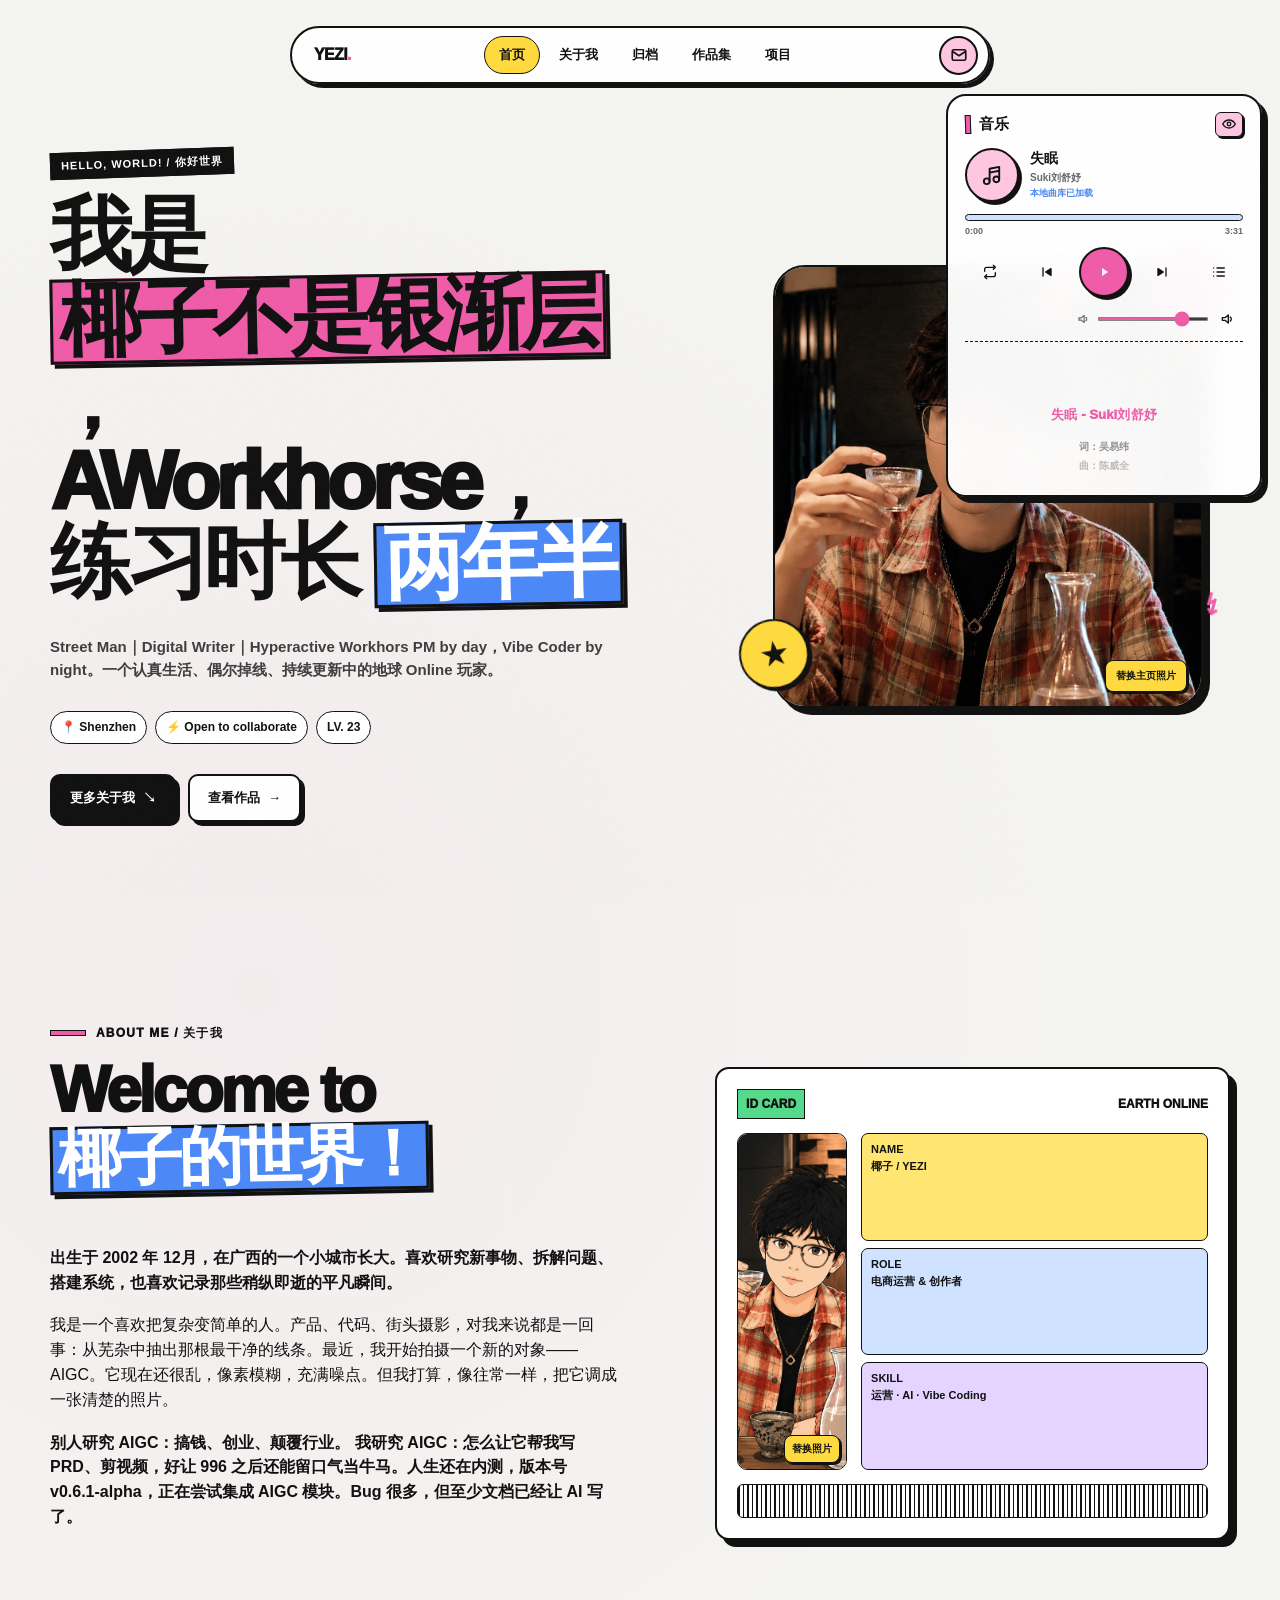
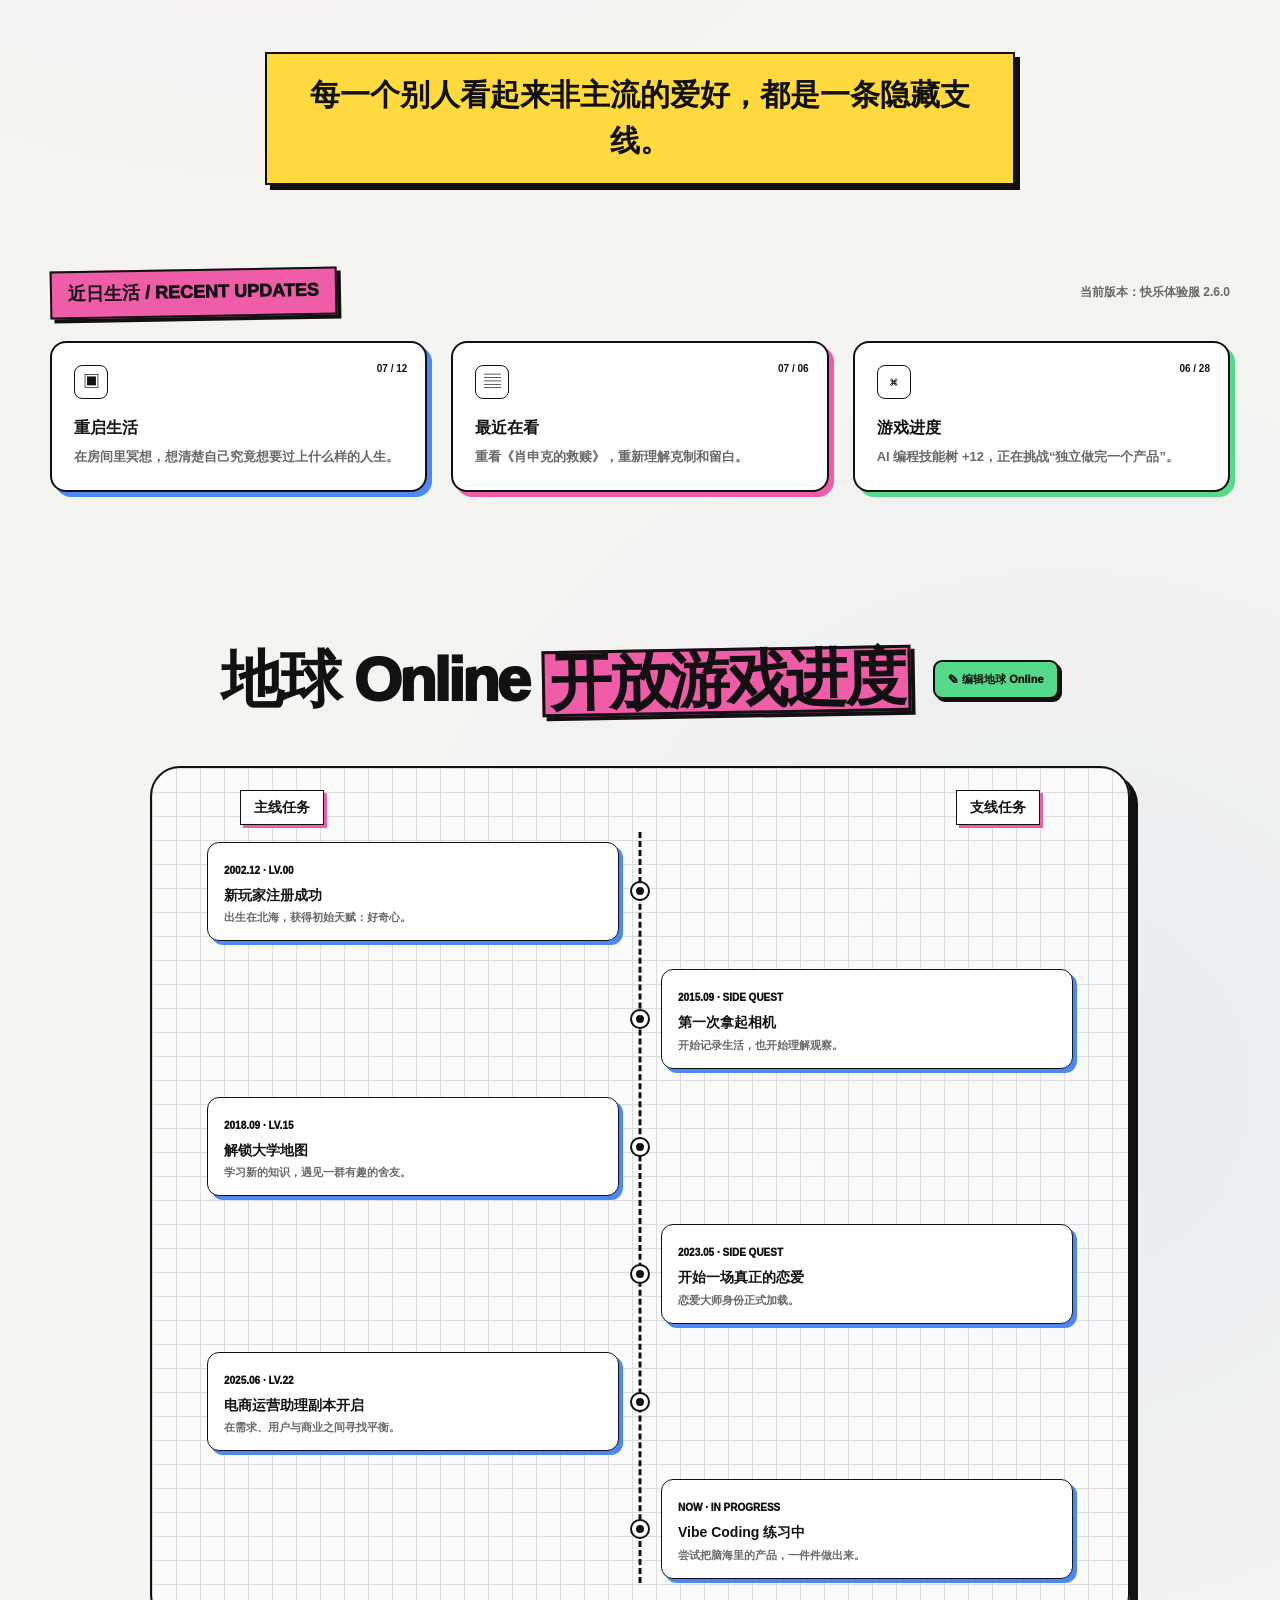
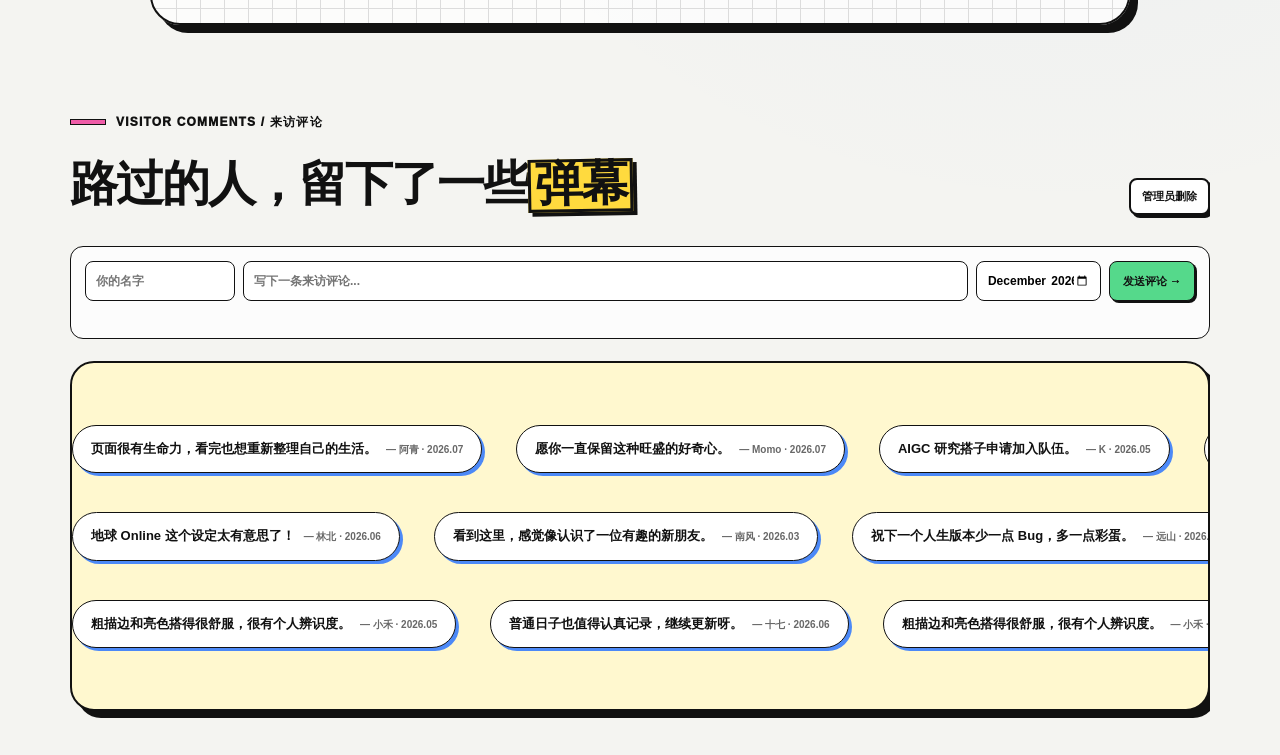
==== commit d9e0d02d: "Support secure deployment configuration" ====
--- a/index.html
+++ b/index.html
@@ -665,7 +665,7 @@
     </nav>
   </div>
 
-  <aside class="editor-dock" aria-label="网站内容编辑器">
+  <aside class="editor-dock" aria-label="网站内容编辑器" hidden>
     <div class="editor-row">
       <div class="editor-status" id="site-editor-status"><strong>制作模式</strong>输入密码后，可编辑并写入项目文件。</div>
       <div class="editor-actions">
@@ -1134,6 +1134,7 @@
     loadVisitorComments();
 
     // TEMPORARY SITE EDITOR：网站定稿后可删除这一段和 .editor-dock。
+    const editorDock = document.querySelector('.editor-dock');
     const editorStatus = document.querySelector('#site-editor-status');
     const editorPassword = document.querySelector('#editor-password');
     const startSiteEdit = document.querySelector('#start-site-edit');
@@ -1150,6 +1151,18 @@
     let activeEditFields = [];
     let activeEditScope = 'site';
     let editorToken = '';
+
+    async function revealEditorWhenAvailable() {
+      try {
+        const response = await fetch('/_editor/status', { cache: 'no-store' });
+        const result = response.ok ? await response.json() : null;
+        editorDock.hidden = !result?.available;
+      } catch (error) {
+        editorDock.hidden = true;
+      }
+    }
+
+    revealEditorWhenAvailable();
 
     function clearEditorAccess() {
       editorToken = '';
